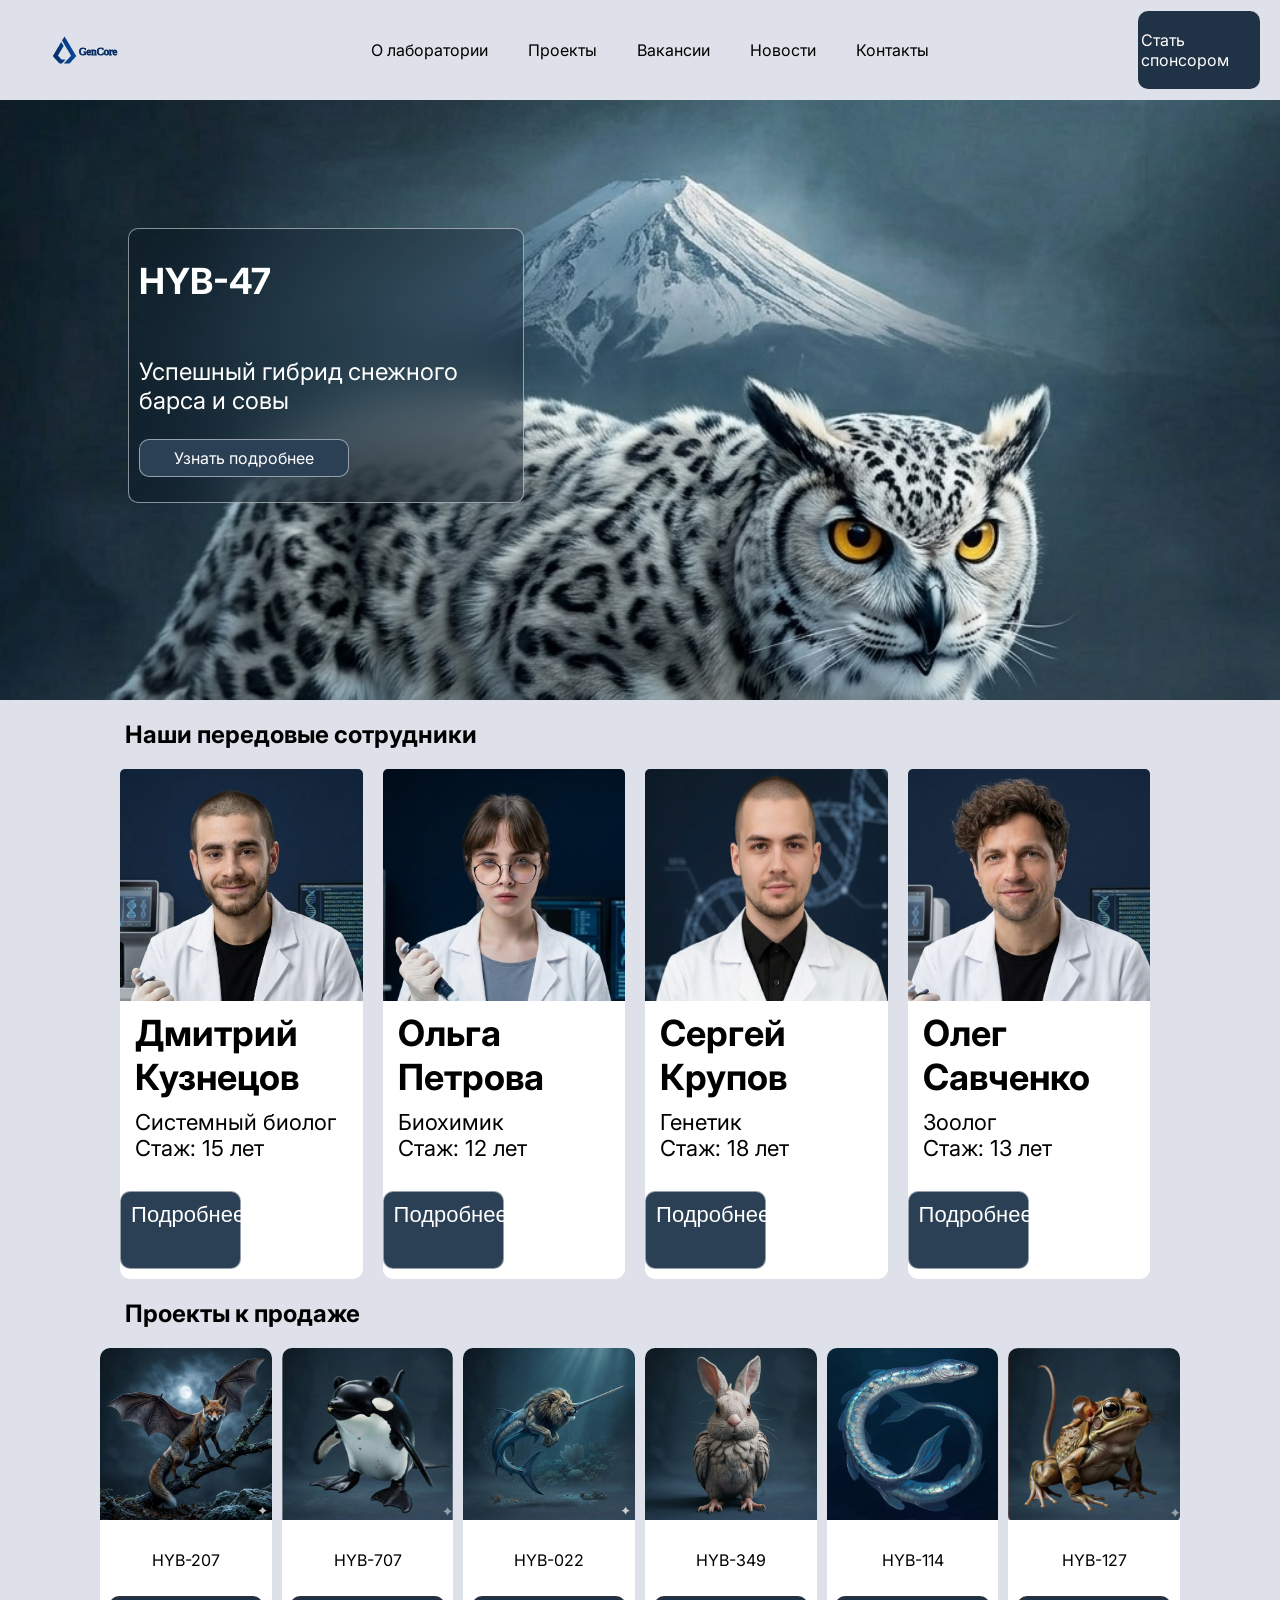
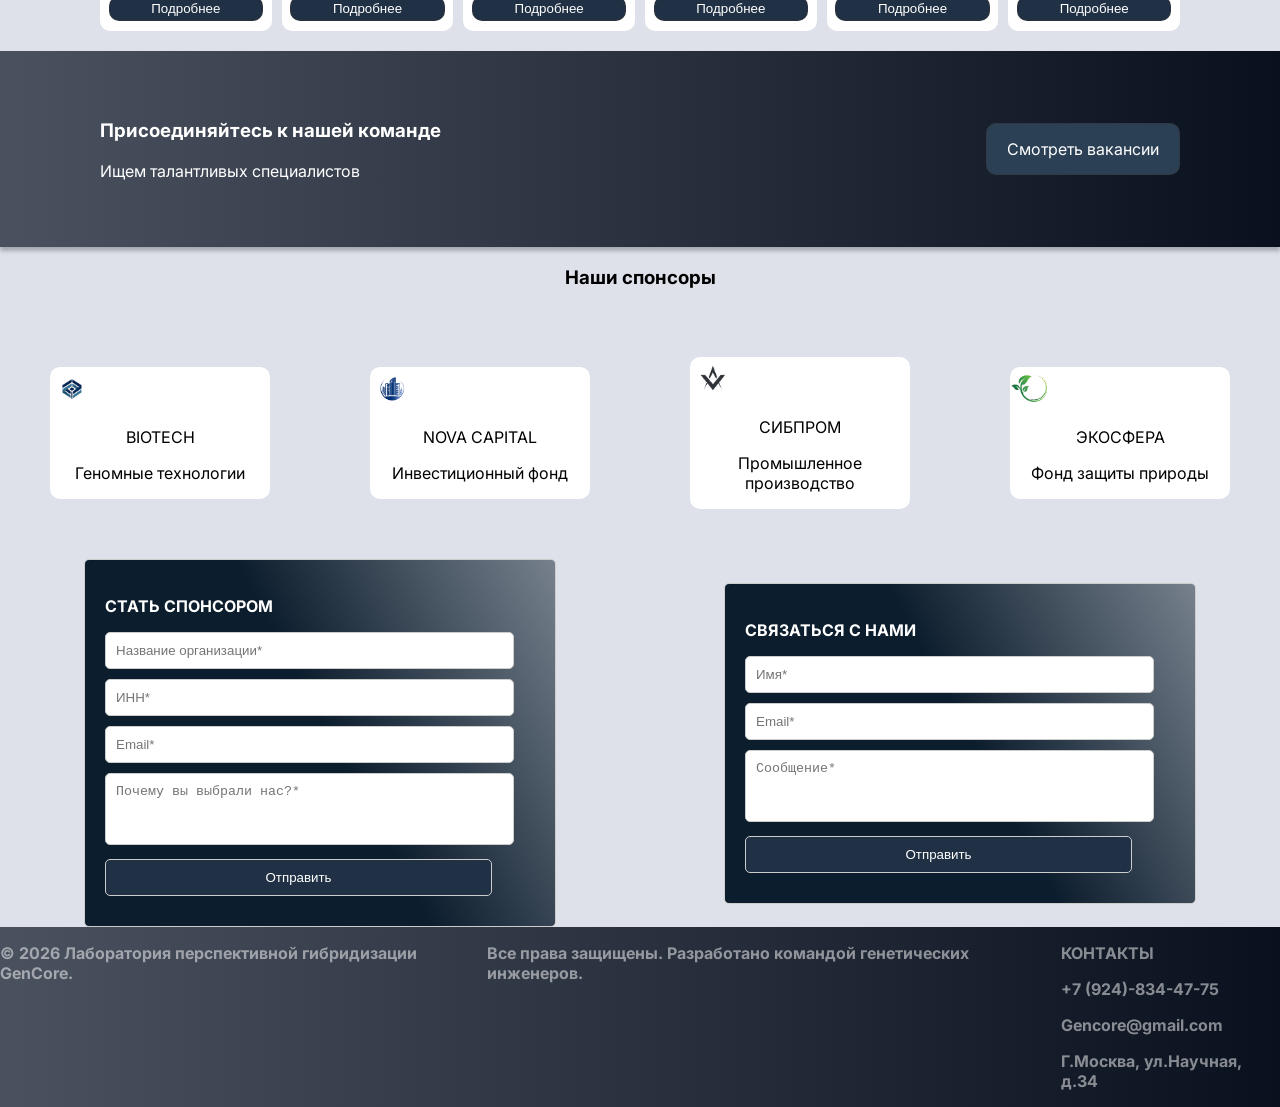
==== index.html @ b8fe234b "Исправлены недочёты на странице с гибридами" ====
<!doctype html>
<html lang="en">
    <head>
        <meta charset="UTF-8">
        <meta name="viewport" content="width=device-width, initial-scale=1.0">
        <title>Gencore</title>
        <link rel="stylesheet" href="style.css">
        <link rel="preconnect" href="https://fonts.googleapis.com">
        <link rel="preconnect" href="https://fonts.gstatic.com" crossorigin>
        <link href="https://fonts.googleapis.com/css2?family=Inter:ital,opsz,wght@0,14..32,100..900;1,14..32,100..900&display=swap" rel="stylesheet">
    </head>
    <body>
        <header>
            <section class="main_menu">
                <div class="logo">
                    <img src="images/gencore_icon.svg" alt="GenCore Logo">
                </div>
                <nav class="main_nav">
                    <ul>
                        <li><a href="index.html">О лаборатории</a></li>
                        <li><a href="projects.html">Проекты</a></li>
                        <li><a href="#">Вакансии</a></li>
                        <li><a href="#">Новости</a></li>
                        <li><a href="#">Контакты</a></li>
                    </ul>
                </nav>
                <div class="button">
                    <a class="sponsor_button" href="#forms">
                        <p>Стать спонсором</p>
                    </a>
                </div>
            </section>
        </header>
        <main>
            <section class="main_hybrid">
                <img src="images/HYB-47.jpg" alt="HYB-47">
                <div class="text_hybrid">
                    <h1>HYB-47</h1>
                    <p>Успешный гибрид снежного барса и совы</p>
                    <div class="button-main-hydrid">
                        <a href="#">Узнать подробнее</a>
                    </div>
                </div>
            </section>
            <section class="employees">
                <div class="our_employees">
                    <h2>Наши передовые сотрудники</h2>
                </div>
                <div class="group_employees">
                    <div class="eblock">
                        <img src="images/kuznechov.jpg" alt="Kuznechov Dmitry">
                        <b>Дмитрий Кузнецов</b>
                        <p>Системный биолог<br>Стаж: 15 лет</p>
                        <button class="employee-button" href="#">
                            <p>Подробнее</p>
                        </button>
                    </div>
                    <div class="eblock">
                        <img src="images/petrova.jpg" alt="Petrova Olga" />
                        <b>Ольга Петрова</b>
                        <p>Биохимик<br>Стаж: 12 лет</p>
                        <button class="employee-button" href="#">
                            <p>Подробнее</p>
                        </button>
                    </div>
                    <div class="eblock">
                        <img src="images/krupov.png" alt="Krypov Sergey" />
                        <b>Сергей Крупов</b>
                        <p>Генетик<br>Стаж: 18 лет</p>
                        <button class="employee-button" href="#">
                            <p>Подробнее</p>
                        </button>
                    </div>
                    <div class="eblock">
                        <img src="images/savchenko.jpg" alt="Savchenko Oleg" />
                        <b>Олег Савченко</b>
                        <p>Зоолог<br>Стаж: 13 лет 
                        </p>
                        <button class="employee-button" href="#">
                            <p>Подробнее</p>
                        </button>
                    </div>
                </div>
            </section>
            <h2>Проекты к продаже</h2>
            <section class="hybrids">
                <div class="hybrid-block">
                    <img src="images/HYB-207.jpg" alt="HYB-207" />
                    <p>HYB-207</p>
                    <button href="#">Подробнее</button>
                </div>
                <div class="hybrid-block">
                    <img src="images/HYB-707.png" alt="HYB-707" />
                    <p>HYB-707</p>
                    <button href="#">Подробнее</button>
                </div>
                <div class="hybrid-block">
                    <img src="images/HYB-022.jpg" alt="HYB-022" />
                    <p>HYB-022</p>
                    <button href="#">Подробнее</button>
                </div>
                <div class="hybrid-block">
                    <img src="images/HYB-349.jpg" alt="HYB-349" />
                    <p>HYB-349</p>
                    <button href="#">Подробнее</button>
                </div>
                <div class="hybrid-block">
                    <img src="images/HYB-114.jpg" alt="HYB-114" />
                    <p>HYB-114</p>
                    <button href="#">Подробнее</button>
                </div>
                <div class="hybrid-block">
                    <img src="images/HYB-127.png" alt="HYB-127" />
                    <p>HYB-127</p>
                    <button href="#">Подробнее</button>
                </div>
            </section>
            <section class="command">
                <div class="command-text">
                    <h3>Присоединяйтесь к нашей команде</h3>
                    <p>Ищем талантливых специалистов</p>
                </div>
                <a href="#">Смотреть вакансии</a>
            </section>
            <div class="sponsors-text"><h3>Наши спонсоры</h3></div>
            <section class="sponsors">
                <div class="sponsor-block">
                    <span><img src="images/Biotech_logo.png" alt="Biotech logo"><p>BIOTECH</p></span>
                    <p>Геномные технологии</p>
                </div>
                <div class="sponsor-block">
                    <span><img src="images/Nova_Capital_logo.png" alt="Nova Capital logo"><p>NOVA CAPITAL</p></span>
                    <p>Инвестиционный фонд</p>
                </div>
                <div class="sponsor-block">
                    <span><img src="images/Sibprom_logo.png" alt="Sibprom logo"/><p>СИБПРОМ</p></span>
                    <p>Промышленное производство</p>
                </div>
                <div class="sponsor-block">
                    <span><img src="images/Echosphera_logo.png" alt="Echosphera logo"><p>ЭКОСФЕРА</p></span>
                    <p>Фонд защиты природы</p>
                </div>
            </section>
            <section class="forms" id="forms">
                <form action="/contact" method="post">
                    <b><p>CТАТЬ СПОНСОРОМ</p></b>
                    <input type="text" name="organization" required placeholder="Название организации*">
                    <input type="number" name="inn" required placeholder="ИНН*">
                    <input type="email" name="email" required placeholder="Email*">
                    <textarea name="message" required placeholder="Почему вы выбрали нас?*"></textarea>
                    <button type="submit">Отправить</button>
                </form>
                <form action="/contact" method="post">
                    <b><p>СВЯЗАТЬСЯ С НАМИ</p></b>
                    <input type="text" name="name" required placeholder="Имя*">
                    <input type="email" name="email" required placeholder="Email*">
                    <textarea name="message" required placeholder="Сообщение*"></textarea>
                    <button type="submit">Отправить</button>
                </form>
            </section>
        </main>
        <footer>
            <b><p>© 2026 Лаборатория перспективной гибридизации GenCore.</p></b>
            <br>
            <b><p>Все права защищены. Разработано командой генетических инженеров.</p></b>
            <div class="contact-block">
                <b><p>КОНТАКТЫ</p></b>
                <b><p>+7 (924)-834-47-75</p></b>
                <b><p>Gencore@gmail.com</p></b>
                <b><p>Г.Москва, ул.Научная, д.34</p></b>
            </div>
        </footer>
    </body>
</html>
---- style.css ----
html {
    background-color: #dee1ea;
    font-family: Inter, Regular;
}
body {
    margin: 0;
}
h2 {
    padding-left: 125px;
}
.main_menu {
    margin: 20px 0px 20px 20px;
    position: relative;
    height: 60px;
    display: flex;
    align-items: center;
    justify-content: space-between;
    padding: 0 20px;
}
.logo {
    display: flex;
    align-items: center;
    width: 10%;
}
.logo img {
    width: 80%;
    height: 80%;
}
.main_nav {
    display: flex;
    flex: 1 1 auto;
    justify-content: center;
    align-items: center;
    width: 70%;
}
.main_nav ul {
    list-style: none;
    margin: 0;
    padding: 0;
    display: flex;
    gap: 28px;
    align-items: center;
}
.main_nav a {
    text-decoration: none;
    padding: 8px 6px;
    color: #000000;
}
.button {
    flex: 0 0 auto;
    display: flex;
    width: 10%;
}
.sponsor_button {
    display: inline-flex;
    align-items: center;
    justify-content: center;
    gap: 6px;
    background: #203246;
    color: #ffffff;
    text-decoration: none;
    padding: 3px;
    border-radius: 10px;
}
.main_hybrid {
    width: auto;
    height: 600px;
    position: relative;
    overflow: hidden;
}
.main_hybrid img {
    position: absolute;
    top: 0;
    left: 0;
    width: 100%;
    height: 100%;
    object-fit: cover;
    z-index: 1;
}
.text_hybrid {
    position: absolute;
    width: 30%;
    display: flex;
    flex-direction: column;
    margin: 10% 5% 5% 10%;
    padding-left: 10px;
    padding-bottom: 25px;
    background: rgba(6, 18, 32, 0.3);
    border: 1px solid rgba(255, 255, 255, 0.5);
    backdrop-filter: blur(27.5px);
    color: #ffffff;
    border-radius: 10px;
    z-index: 2;
}
.text_hybrid h1 {
    font-size: 36px;
}
.text_hybrid p {
    font-size: 24px;
}
.button-main-hydrid {
    display: flex;
    flex-direction: row;
    justify-content: center;
    align-items: center;
    padding: 8px;
    background: #2b4055;
    border: 1px solid rgba(255, 255, 255, 0.5);
    border-radius: 10px;
    width: 50%;
}
.button-main-hydrid a {
    color: #ffffff;
    text-decoration: none;
}
.group_employees {
    margin: 20px 20px;
    padding-left: 100px;
    padding-right: 100px;
    display: flex;
    flex-direction: row;
    gap: 10px;
}
.our-employees {
    font-size: 48px;
    text-align: center;
}
.eblock {
    background: white;
    border-radius: 10px;
    display: flex;
    justify-content: start;
    flex-direction: column;
    margin-right: 10px;
    border: 1px soild black;
}
.eblock b {
    font-size: 36px;
    padding-bottom: 0px;
    margin: 10px 0px 10px 15px;
}
.eblock p {
    margin-top: 0;
    font-size: 22px;
    margin: 0px 0px 30px 15px;
}
.eblock img {
    width: 100%;
    height: auto;
    border-radius: 5px 5px 0px 0px;
}
.employee-button {
    display: flex;
    flex-direction: column;
    justify-content: center;
    align-items: center;
    background: #2b4055;
    border: 1px solid rgba(255, 255, 255, 0.5);
    border-radius: 10px;
    width: 50%;
    color: #ffffff;
    text-decoration: none;
}
.sponsors {
    display: flex;
    justify-content: space-around;
    align-items: center;
}
.sponsors-text {
    text-align: center;
}
.sponsor-block {
    flex: 1;
    margin: 50px;
    text-align: center;
    background-color: white;
    border-radius: 10px;
}
.sponsor-block img {
    width: 20%;
    height: 20%;
    display: flex;
    align-items: left;
}
.sponsor-block span {
    margin: 0;
    padding: 0;
}
.hybrids {
    margin: 20px 100px;
    display: flex;
    flex-direction: row;
    gap: 10px;
}
.hybrid-block {
    background: white;
    position: relative;
    border-radius: 10px;
    flex: 1 0 0;
    padding-bottom: 10px;
}
.hybrid-block p {
    text-align: center;
    padding: 10px;
}
.hybrid-block img {
    width: 100%;
    height: auto;
    border-radius: 10px 10px 0px 0px;
    border: 10px soild black;
}
.hybrid-block button {
    display: flex;
    flex-direction: column;
    justify-content: center;
    align-items: center;
    padding: 4px 8px;
    background: #203145;
    border: 1px solid rgba(58, 50, 50, 0.5);
    border-radius: 10px;
    color: #ffffff;
    text-decoration: none;
    margin: auto;
}
.command {
    display: flex;
    flex-direction: row;
    justify-content: space-between;
    align-items: center;
    padding: 50px 100px 50px 100px;
    background: linear-gradient(270deg, #09111e 0%, #49515e 98.81%);
    box-shadow: 0px 4px 4px rgba(0, 0, 0, 0.25);
    color: #ffffff;
}
.command a {
    display: flex;
    flex-direction: row;
    justify-content: center;
    align-items: center;
    padding: 15px 20px;
    gap: 20px;
    background: #2b4055;
    border: 1px solid rgba(58, 50, 50, 0.5);
    border-radius: 10px;
    text-decoration: none;
    color: #ffffff;
}
.command-text {
    text-align: left;
}
.forms {
    display: flex;
    flex-direction: row;
    align-items: center;
}
form {
    max-width: 430px;
    margin: 0 auto;
    padding: 20px;
    border: 1px solid #ccc;
    border-radius: 5px;
    background: linear-gradient(
        61.78deg,
        #0c1d2d 51.95%,
        rgba(12, 29, 45, 0.5) 99.07%
    );
}
form p {
    color: #ffffff;
}
input,
textarea,
button {
    width: 90%;
    padding: 10px;
    margin: 0 0 10px;
    border: 1px solid #ccc;
    border-radius: 5px;
}
textarea {
    height: 50px;
    resize: none;
}
button {
    background-color: #203145;
    color: #ffffff;
    cursor: pointer;
}
button:hover {
    opacity: 0.8;
}
footer {
    background: linear-gradient(270deg, #09111e 0%, #49515e 98.81%), #1f2733;
    display: flex;
    flex-direction: row;
}
footer p {
    color: rgba(255, 255, 255, 0.5);
}
.home-hybrids {
    margin: 20px 100px;
    display: flex;
    flex-direction: row;
    gap: 10px;
}
.home-block {
    background: white;
    position: relative;
    border-radius: 10px;
    flex: 1 0 0;
}
.home-block img {
    width: 100%;
    height: auto;
    border-radius: 10px 10px 0px 0px;
    border: 10px soild black;
}
.home-hybrids h2 {
    text-align: center;
}
.home-block p {
    padding: 5px 5px;
    text-align: center;
    font-size: 20px;   
}
.wild-hybrids {
    margin: 20px 100px;
    display: flex;
    flex-direction: row;
    gap: 10px;
}
.wild-block {
    background: white;
    position: relative;
    border-radius: 10px;
    flex: 1 0 0;
}
.wild-block img {
    width: 100%;
    height: auto;
    border-radius: 10px 10px 0px 0px;
    border: 10px soild black;
}
.wild-hybrids h2 {
    text-align: center;
}
.wild-block p {
    padding: 5px 5px;
    text-align: center;
    font-size: 20px;   
}
.our-projects {
    padding-left: 10%;
}
.projects-header {
    text-align: center;
}
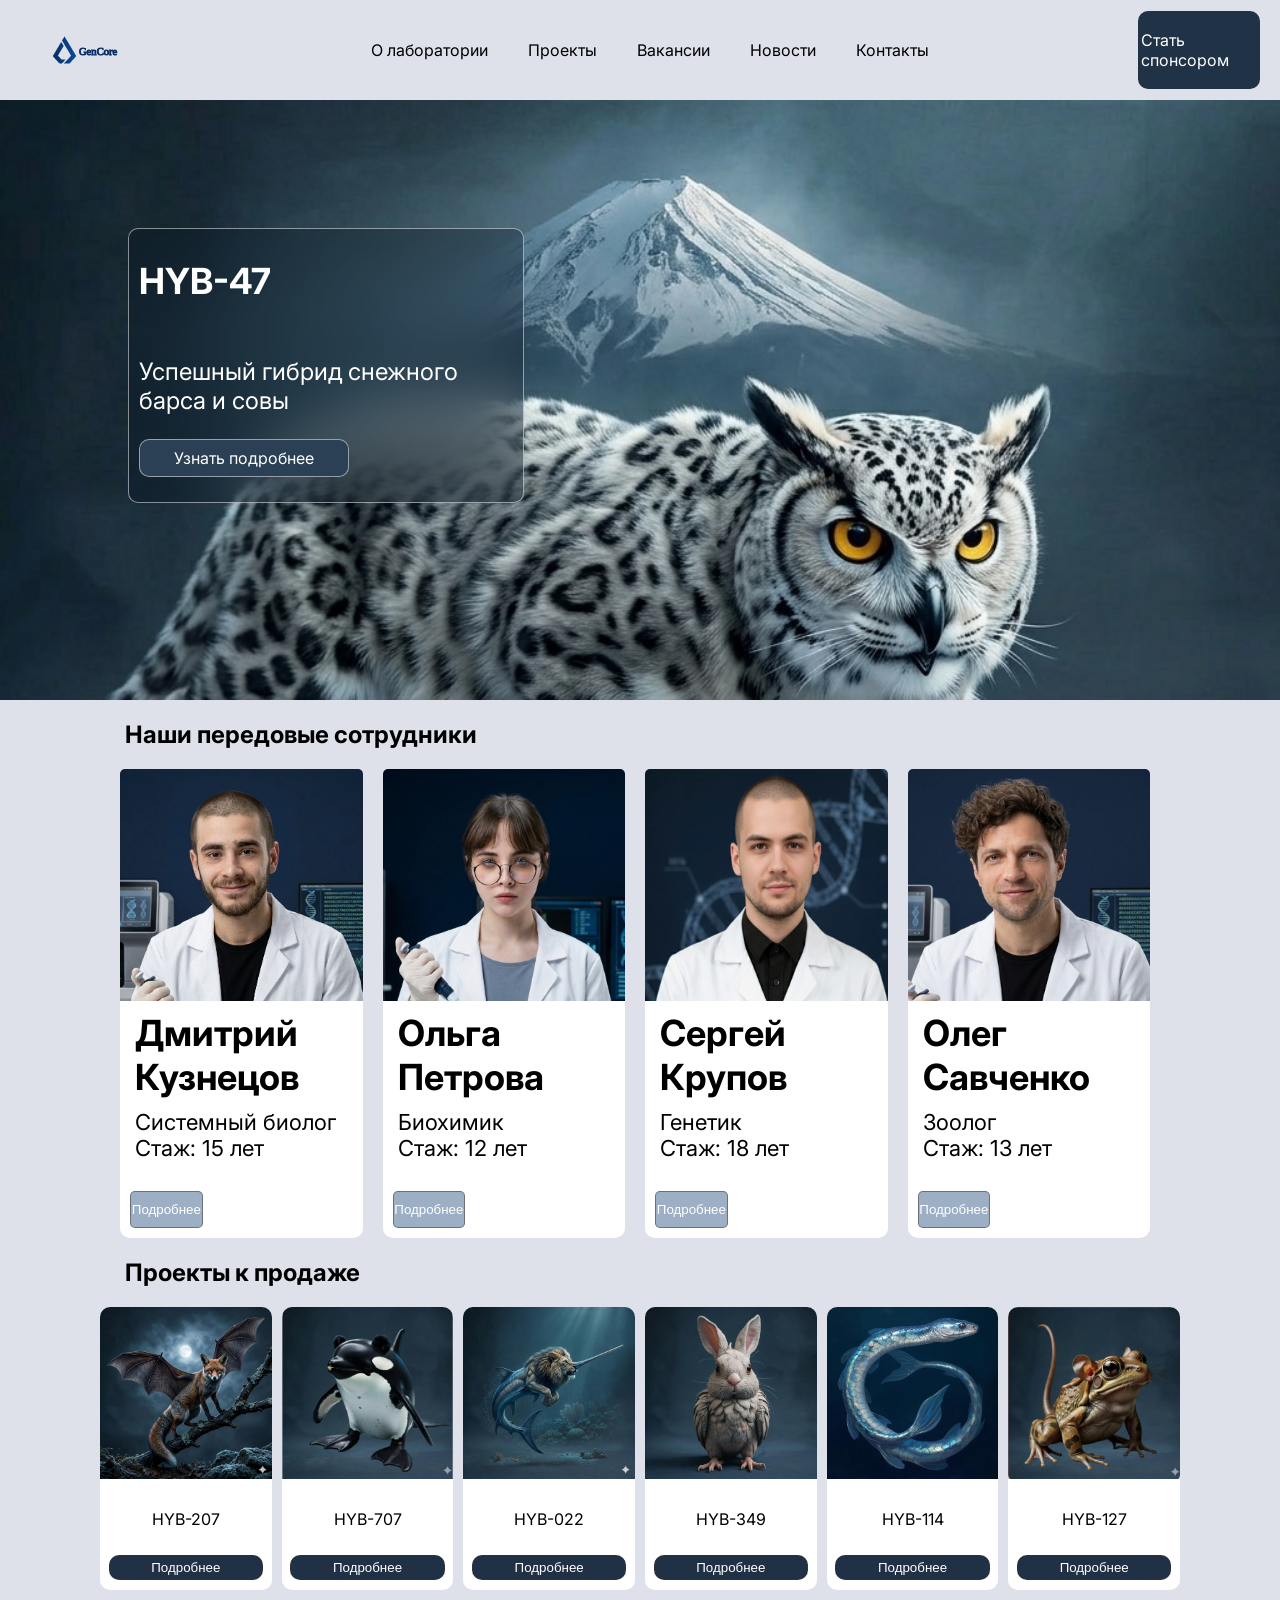
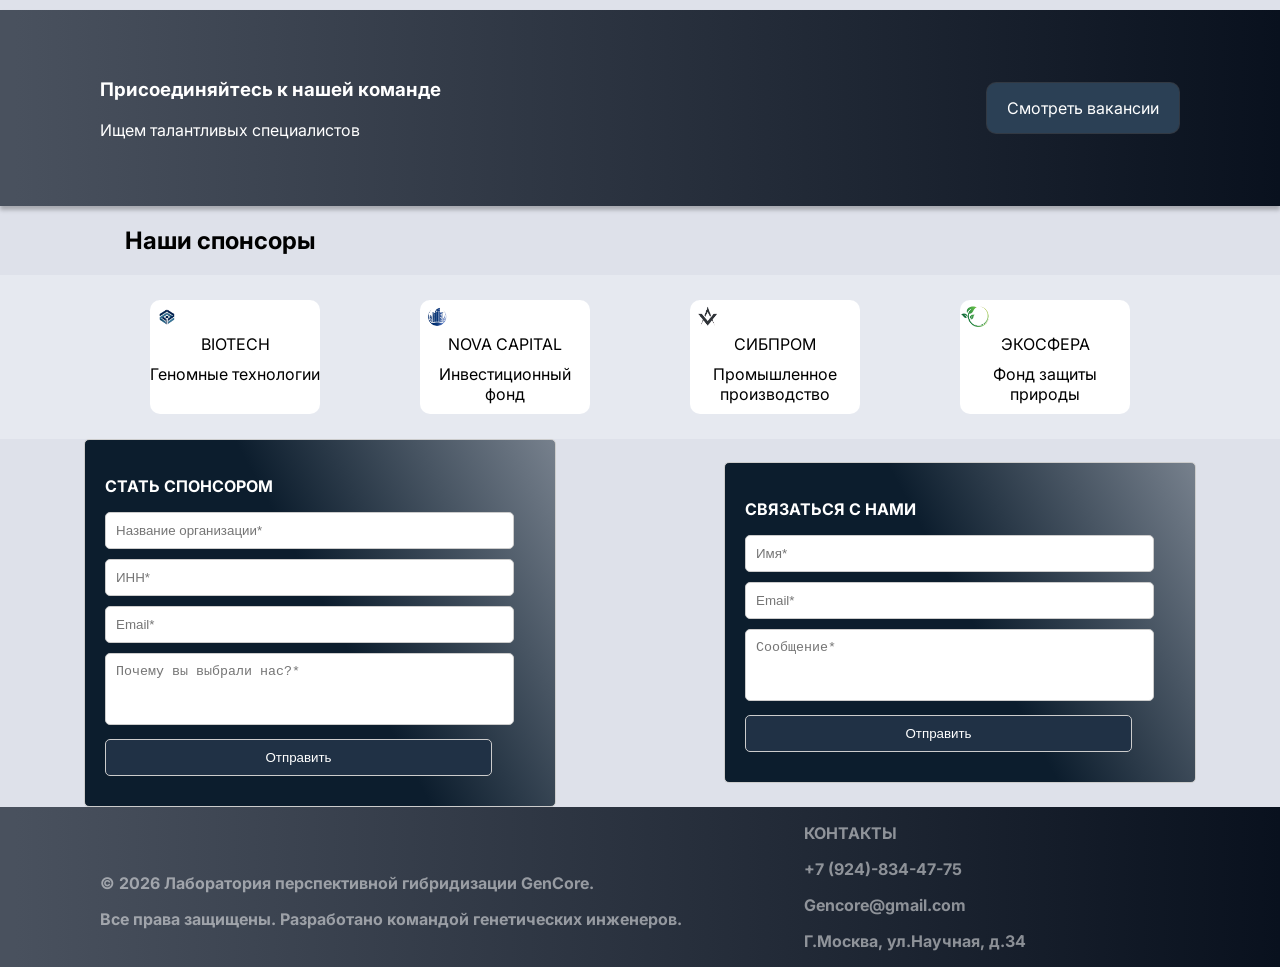
==== commit b6972bd3: "Исправлены недочёты на главной странице" ====
--- a/index.html
+++ b/index.html
@@ -52,7 +52,7 @@
                         <b>Дмитрий Кузнецов</b>
                         <p>Системный биолог<br>Стаж: 15 лет</p>
                         <button class="employee-button" href="#">
-                            <p>Подробнее</p>
+                            <span>Подробнее</span>
                         </button>
                     </div>
                     <div class="eblock">
@@ -60,7 +60,7 @@
                         <b>Ольга Петрова</b>
                         <p>Биохимик<br>Стаж: 12 лет</p>
                         <button class="employee-button" href="#">
-                            <p>Подробнее</p>
+                            <span>Подробнее</span>
                         </button>
                     </div>
                     <div class="eblock">
@@ -68,7 +68,7 @@
                         <b>Сергей Крупов</b>
                         <p>Генетик<br>Стаж: 18 лет</p>
                         <button class="employee-button" href="#">
-                            <p>Подробнее</p>
+                            <span>Подробнее</span>
                         </button>
                     </div>
                     <div class="eblock">
@@ -77,7 +77,7 @@
                         <p>Зоолог<br>Стаж: 13 лет 
                         </p>
                         <button class="employee-button" href="#">
-                            <p>Подробнее</p>
+                            <span>Подробнее</span>
                         </button>
                     </div>
                 </div>
@@ -122,22 +122,26 @@
                 </div>
                 <a href="#">Смотреть вакансии</a>
             </section>
-            <div class="sponsors-text"><h3>Наши спонсоры</h3></div>
+            <h2>Наши спонсоры</h2>
             <section class="sponsors">
                 <div class="sponsor-block">
-                    <span><img src="images/Biotech_logo.png" alt="Biotech logo"><p>BIOTECH</p></span>
+                    <span><img src="images/Biotech_logo.png" alt="Biotech logo"></span>
+                    <p>BIOTECH</p>
                     <p>Геномные технологии</p>
                 </div>
                 <div class="sponsor-block">
-                    <span><img src="images/Nova_Capital_logo.png" alt="Nova Capital logo"><p>NOVA CAPITAL</p></span>
+                    <span><img src="images/Nova_Capital_logo.png" alt="Nova Capital logo"></span>
+                    <p>NOVA CAPITAL</p>
                     <p>Инвестиционный фонд</p>
                 </div>
                 <div class="sponsor-block">
-                    <span><img src="images/Sibprom_logo.png" alt="Sibprom logo"/><p>СИБПРОМ</p></span>
+                    <span><img src="images/Sibprom_logo.png" alt="Sibprom logo"/></span>
+                    <p>СИБПРОМ</p>
                     <p>Промышленное производство</p>
                 </div>
                 <div class="sponsor-block">
-                    <span><img src="images/Echosphera_logo.png" alt="Echosphera logo"><p>ЭКОСФЕРА</p></span>
+                    <span><img src="images/Echosphera_logo.png" alt="Echosphera logo"></span>
+                    <p>ЭКОСФЕРА</p>
                     <p>Фонд защиты природы</p>
                 </div>
             </section>
@@ -160,9 +164,10 @@
             </section>
         </main>
         <footer>
-            <b><p>© 2026 Лаборатория перспективной гибридизации GenCore.</p></b>
-            <br>
-            <b><p>Все права защищены. Разработано командой генетических инженеров.</p></b>
+            <span>
+                <b><p>© 2026 Лаборатория перспективной гибридизации GenCore.</p></b>
+                <b><p>Все права защищены. Разработано командой генетических инженеров.</p></b>
+            </span>
             <div class="contact-block">
                 <b><p>КОНТАКТЫ</p></b>
                 <b><p>+7 (924)-834-47-75</p></b>
--- a/style.css
+++ b/style.css
@@ -154,24 +154,24 @@
     flex-direction: column;
     justify-content: center;
     align-items: center;
-    background: #2b4055;
-    border: 1px solid rgba(255, 255, 255, 0.5);
-    border-radius: 10px;
-    width: 50%;
-    color: #ffffff;
-    text-decoration: none;
+    background: #9DAFC5;
+    border: 1px solid rgba(58, 50, 50, 0.5);
+    border-radius: 5px;
+    width: 30%;
+    color: #ffffff;
+    text-decoration: none;
+    margin-left: 10px;
 }
 .sponsors {
     display: flex;
     justify-content: space-around;
-    align-items: center;
-}
-.sponsors-text {
-    text-align: center;
+    padding-left: 100px;
+    padding-right: 100px;
+    background-color: #E6E9F0;
 }
 .sponsor-block {
     flex: 1;
-    margin: 50px;
+    margin: 25px 50px 25px 50px;
     text-align: center;
     background-color: white;
     border-radius: 10px;
@@ -183,8 +183,12 @@
     align-items: left;
 }
 .sponsor-block span {
+    display: flex;
+    flex-direction: row;
+}
+.sponsor-block p {
     margin: 0;
-    padding: 0;
+    padding-bottom: 10px;
 }
 .hybrids {
     margin: 20px 100px;
@@ -223,6 +227,7 @@
     margin: auto;
 }
 .command {
+    width: auto;
     display: flex;
     flex-direction: row;
     justify-content: space-between;
@@ -297,6 +302,15 @@
 footer p {
     color: rgba(255, 255, 255, 0.5);
 }
+footer span {
+    margin-left: 100px;
+    margin-top: 50px;
+    width: 50%;
+}
+.contact-block {
+    margin-left: 5%;
+    width: 30%;
+}
 .home-hybrids {
     margin: 20px 100px;
     display: flex;
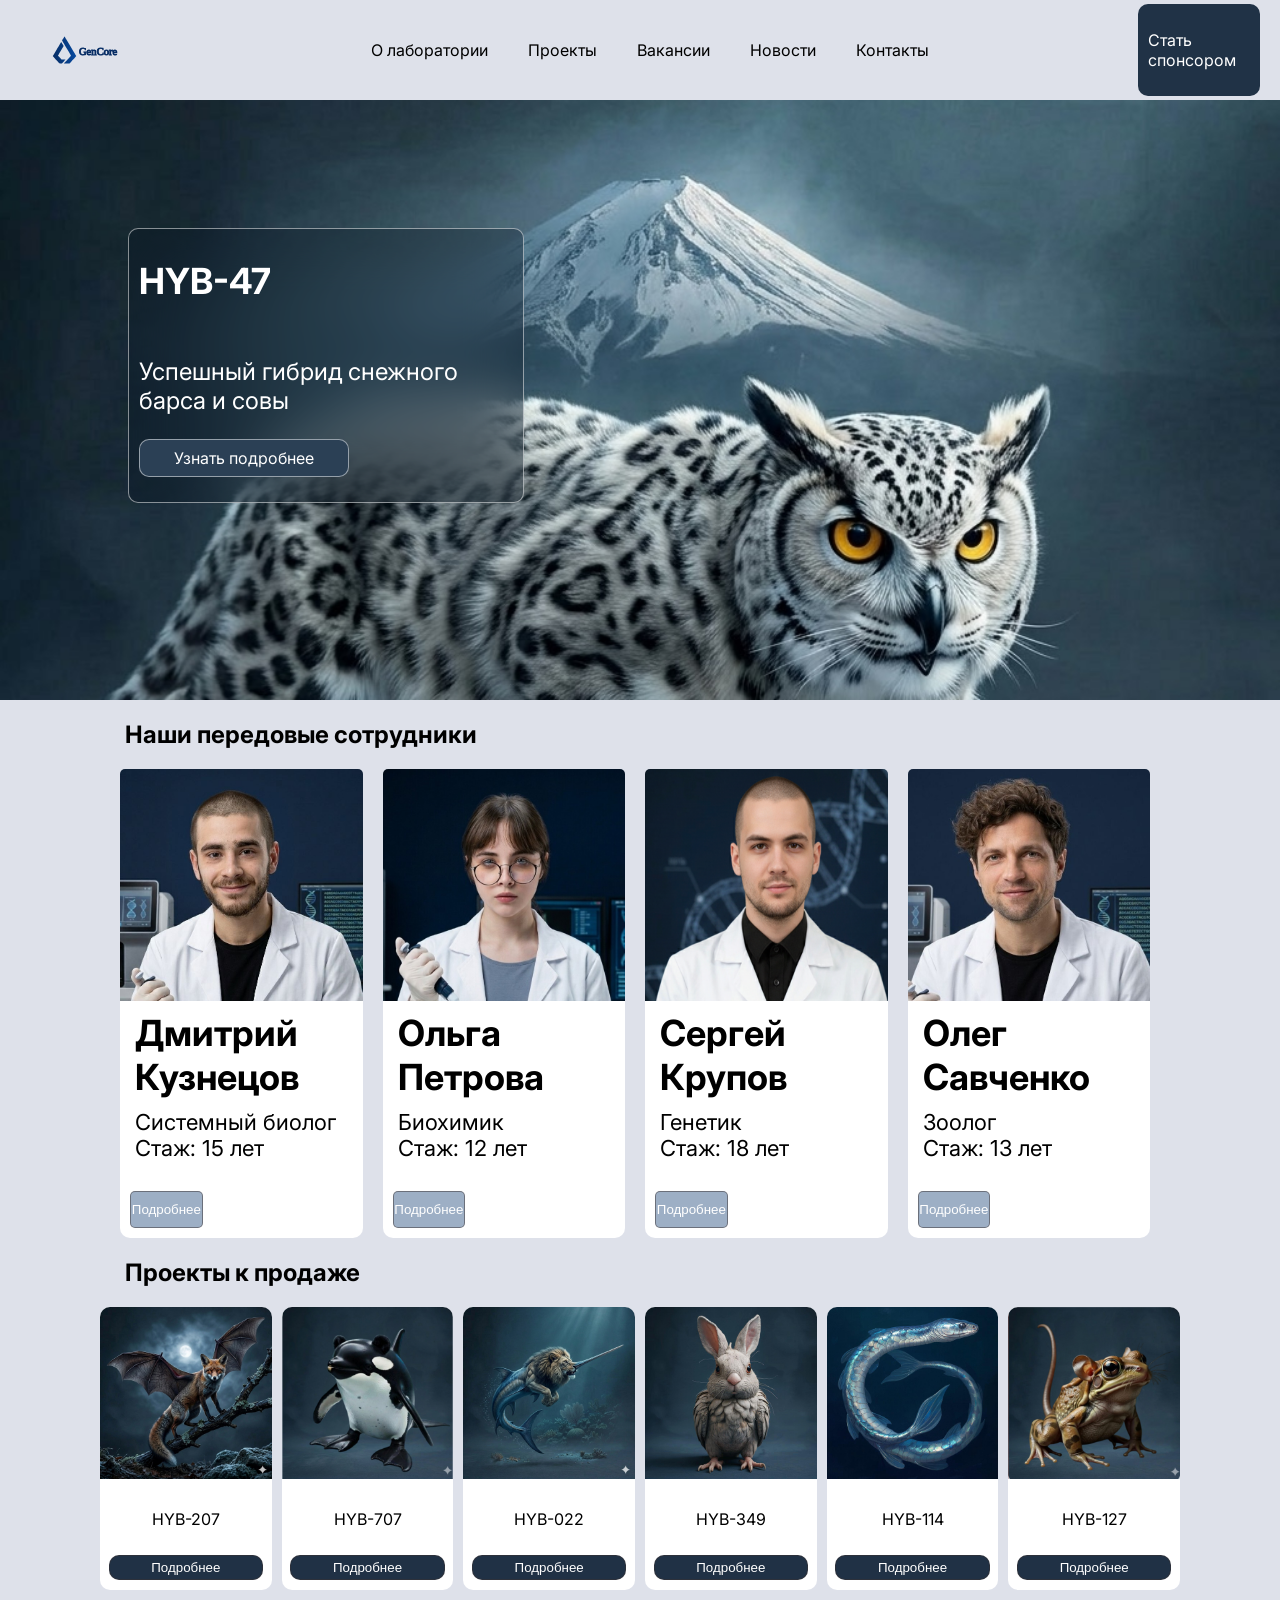
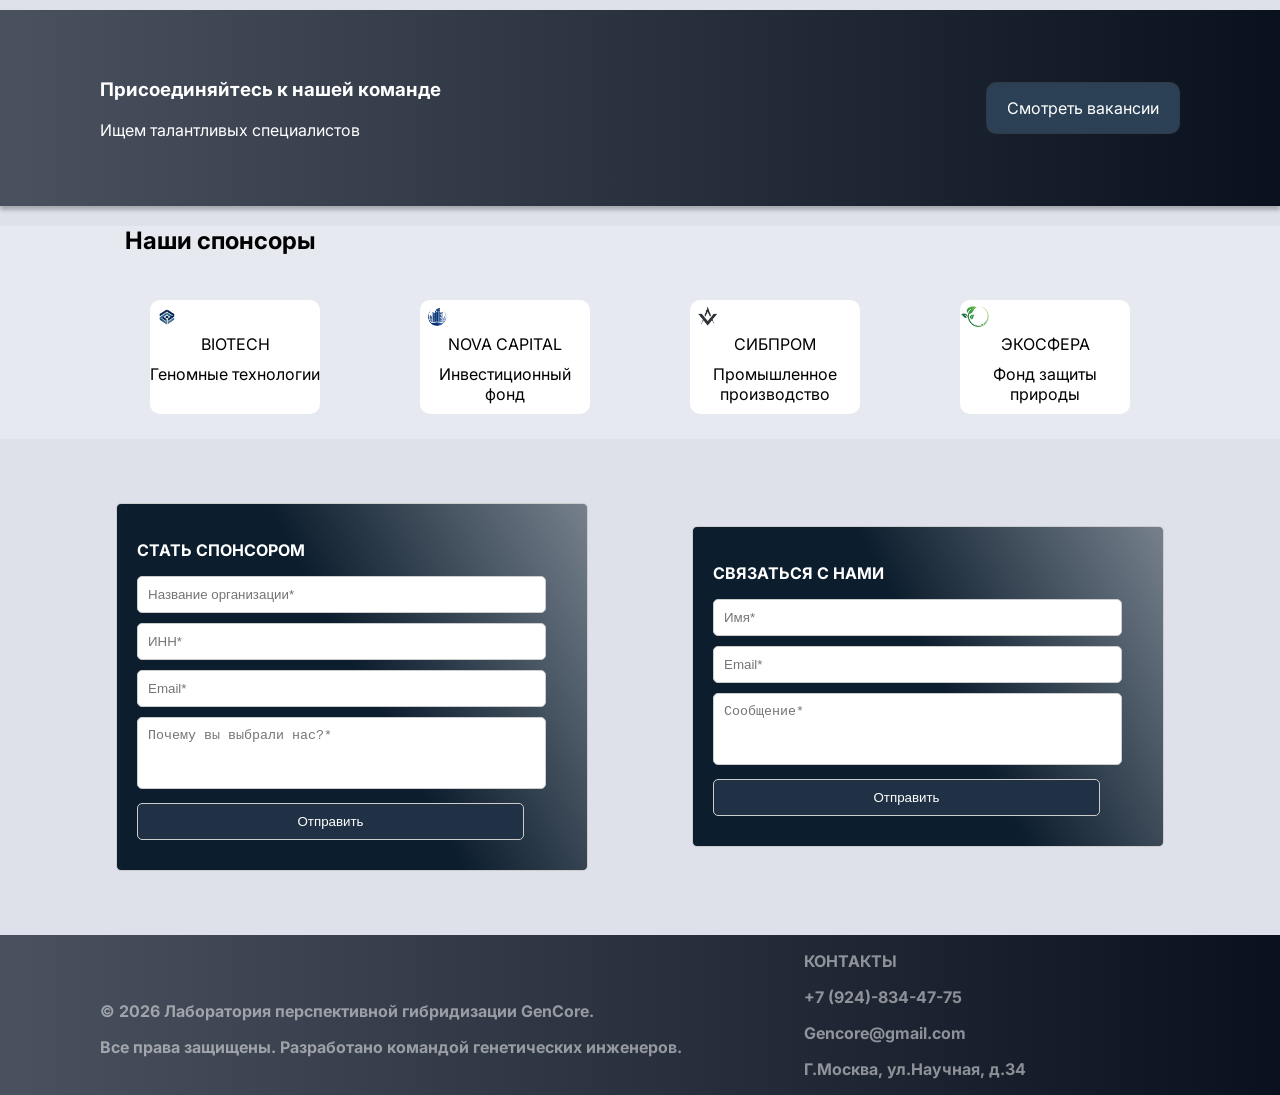
==== commit 108c02a9: "Добавлены оставшиеся страницы без стилизации" ====
--- a/index.html
+++ b/index.html
@@ -19,7 +19,7 @@
                     <ul>
                         <li><a href="index.html">О лаборатории</a></li>
                         <li><a href="projects.html">Проекты</a></li>
-                        <li><a href="#">Вакансии</a></li>
+                        <li><a href="vacancies.html">Вакансии</a></li>
                         <li><a href="#">Новости</a></li>
                         <li><a href="#">Контакты</a></li>
                     </ul>
@@ -38,7 +38,7 @@
                     <h1>HYB-47</h1>
                     <p>Успешный гибрид снежного барса и совы</p>
                     <div class="button-main-hydrid">
-                        <a href="#">Узнать подробнее</a>
+                        <a href="detail-hybrid.html">Узнать подробнее</a>
                     </div>
                 </div>
             </section>
@@ -50,32 +50,31 @@
                     <div class="eblock">
                         <img src="images/kuznechov.jpg" alt="Kuznechov Dmitry">
                         <b>Дмитрий Кузнецов</b>
-                        <p>Системный биолог<br>Стаж: 15 лет</p>
+                        <p>Системный биолог<br />Стаж: 15 лет</p>
                         <button class="employee-button" href="#">
                             <span>Подробнее</span>
                         </button>
                     </div>
                     <div class="eblock">
-                        <img src="images/petrova.jpg" alt="Petrova Olga" />
+                        <img src="images/petrova.jpg" alt="Petrova Olga">
                         <b>Ольга Петрова</b>
-                        <p>Биохимик<br>Стаж: 12 лет</p>
+                        <p>Биохимик<br />Стаж: 12 лет</p>
                         <button class="employee-button" href="#">
                             <span>Подробнее</span>
                         </button>
                     </div>
                     <div class="eblock">
-                        <img src="images/krupov.png" alt="Krypov Sergey" />
+                        <img src="images/krupov.png" alt="Krypov Sergey">
                         <b>Сергей Крупов</b>
-                        <p>Генетик<br>Стаж: 18 лет</p>
+                        <p>Генетик<br />Стаж: 18 лет</p>
                         <button class="employee-button" href="#">
                             <span>Подробнее</span>
                         </button>
                     </div>
                     <div class="eblock">
-                        <img src="images/savchenko.jpg" alt="Savchenko Oleg" />
+                        <img src="images/savchenko.jpg" alt="Savchenko Oleg">
                         <b>Олег Савченко</b>
-                        <p>Зоолог<br>Стаж: 13 лет 
-                        </p>
+                        <p>Зоолог<br />Стаж: 13 лет</p>
                         <button class="employee-button" href="#">
                             <span>Подробнее</span>
                         </button>
@@ -122,27 +121,29 @@
                 </div>
                 <a href="#">Смотреть вакансии</a>
             </section>
-            <h2>Наши спонсоры</h2>
-            <section class="sponsors">
-                <div class="sponsor-block">
-                    <span><img src="images/Biotech_logo.png" alt="Biotech logo"></span>
-                    <p>BIOTECH</p>
-                    <p>Геномные технологии</p>
-                </div>
-                <div class="sponsor-block">
-                    <span><img src="images/Nova_Capital_logo.png" alt="Nova Capital logo"></span>
-                    <p>NOVA CAPITAL</p>
-                    <p>Инвестиционный фонд</p>
-                </div>
-                <div class="sponsor-block">
-                    <span><img src="images/Sibprom_logo.png" alt="Sibprom logo"/></span>
-                    <p>СИБПРОМ</p>
-                    <p>Промышленное производство</p>
-                </div>
-                <div class="sponsor-block">
-                    <span><img src="images/Echosphera_logo.png" alt="Echosphera logo"></span>
-                    <p>ЭКОСФЕРА</p>
-                    <p>Фонд защиты природы</p>
+            <section class="sponsors-sec">
+                <h2>Наши спонсоры</h2>
+                <div class="sponsors">
+                    <div class="sponsor-block">
+                        <span><img src="images/Biotech_logo.png" alt="Biotech logo"></span>
+                        <p>BIOTECH</p>
+                        <p>Геномные технологии</p>
+                    </div>
+                    <div class="sponsor-block">
+                        <span><img src="images/Nova_Capital_logo.png" alt="Nova Capital logo"></span>
+                        <p>NOVA CAPITAL</p>
+                        <p>Инвестиционный фонд</p>
+                    </div>
+                    <div class="sponsor-block">
+                        <span><img src="images/Sibprom_logo.png" alt="Sibprom logo"></span>
+                        <p>СИБПРОМ</p>
+                        <p>Промышленное производство</p>
+                    </div>
+                    <div class="sponsor-block">
+                        <span><img src="images/Echosphera_logo.png" alt="Echosphera logo"></span>
+                        <p>ЭКОСФЕРА</p>
+                        <p>Фонд защиты природы</p>
+                    </div>
                 </div>
             </section>
             <section class="forms" id="forms">
@@ -150,7 +151,7 @@
                     <b><p>CТАТЬ СПОНСОРОМ</p></b>
                     <input type="text" name="organization" required placeholder="Название организации*">
                     <input type="number" name="inn" required placeholder="ИНН*">
-                    <input type="email" name="email" required placeholder="Email*">
+                    <input type="email" name="email" required placeholder="Email*">  
                     <textarea name="message" required placeholder="Почему вы выбрали нас?*"></textarea>
                     <button type="submit">Отправить</button>
                 </form>
@@ -165,7 +166,7 @@
         </main>
         <footer>
             <span>
-                <b><p>© 2026 Лаборатория перспективной гибридизации GenCore.</p></b>
+                <b ><p>© 2026 Лаборатория перспективной гибридизации GenCore.</p></b>
                 <b><p>Все права защищены. Разработано командой генетических инженеров.</p></b>
             </span>
             <div class="contact-block">
--- a/style.css
+++ b/style.css
@@ -56,10 +56,10 @@
     align-items: center;
     justify-content: center;
     gap: 6px;
+    padding: 10px;
     background: #203246;
     color: #ffffff;
     text-decoration: none;
-    padding: 3px;
     border-radius: 10px;
 }
 .main_hybrid {
@@ -154,7 +154,7 @@
     flex-direction: column;
     justify-content: center;
     align-items: center;
-    background: #9DAFC5;
+    background: #9dafc5;
     border: 1px solid rgba(58, 50, 50, 0.5);
     border-radius: 5px;
     width: 30%;
@@ -162,12 +162,14 @@
     text-decoration: none;
     margin-left: 10px;
 }
+.sponsors-sec {
+    background-color: #e6e9f0;
+}
 .sponsors {
     display: flex;
     justify-content: space-around;
     padding-left: 100px;
     padding-right: 100px;
-    background-color: #E6E9F0;
 }
 .sponsor-block {
     flex: 1;
@@ -257,6 +259,7 @@
     display: flex;
     flex-direction: row;
     align-items: center;
+    margin: 5%;
 }
 form {
     max-width: 430px;
@@ -335,7 +338,10 @@
 .home-block p {
     padding: 5px 5px;
     text-align: center;
-    font-size: 20px;   
+    font-size: 20px;
+}
+.home-block strong {
+    margin-bottom: 30px;
 }
 .wild-hybrids {
     margin: 20px 100px;
@@ -361,11 +367,23 @@
 .wild-block p {
     padding: 5px 5px;
     text-align: center;
-    font-size: 20px;   
+    font-size: 20px;
 }
 .our-projects {
     padding-left: 10%;
 }
 .projects-header {
     text-align: center;
+}
+p.price {
+    text-align: right;
+    margin-right: 10px;
+}
+.vacancies-h1 {
+    margin-left: 5%;
+}
+.vacancies-main-p {
+    margin-left: 5%;
+    width: 60%;
+    font-size: 24px;
 }
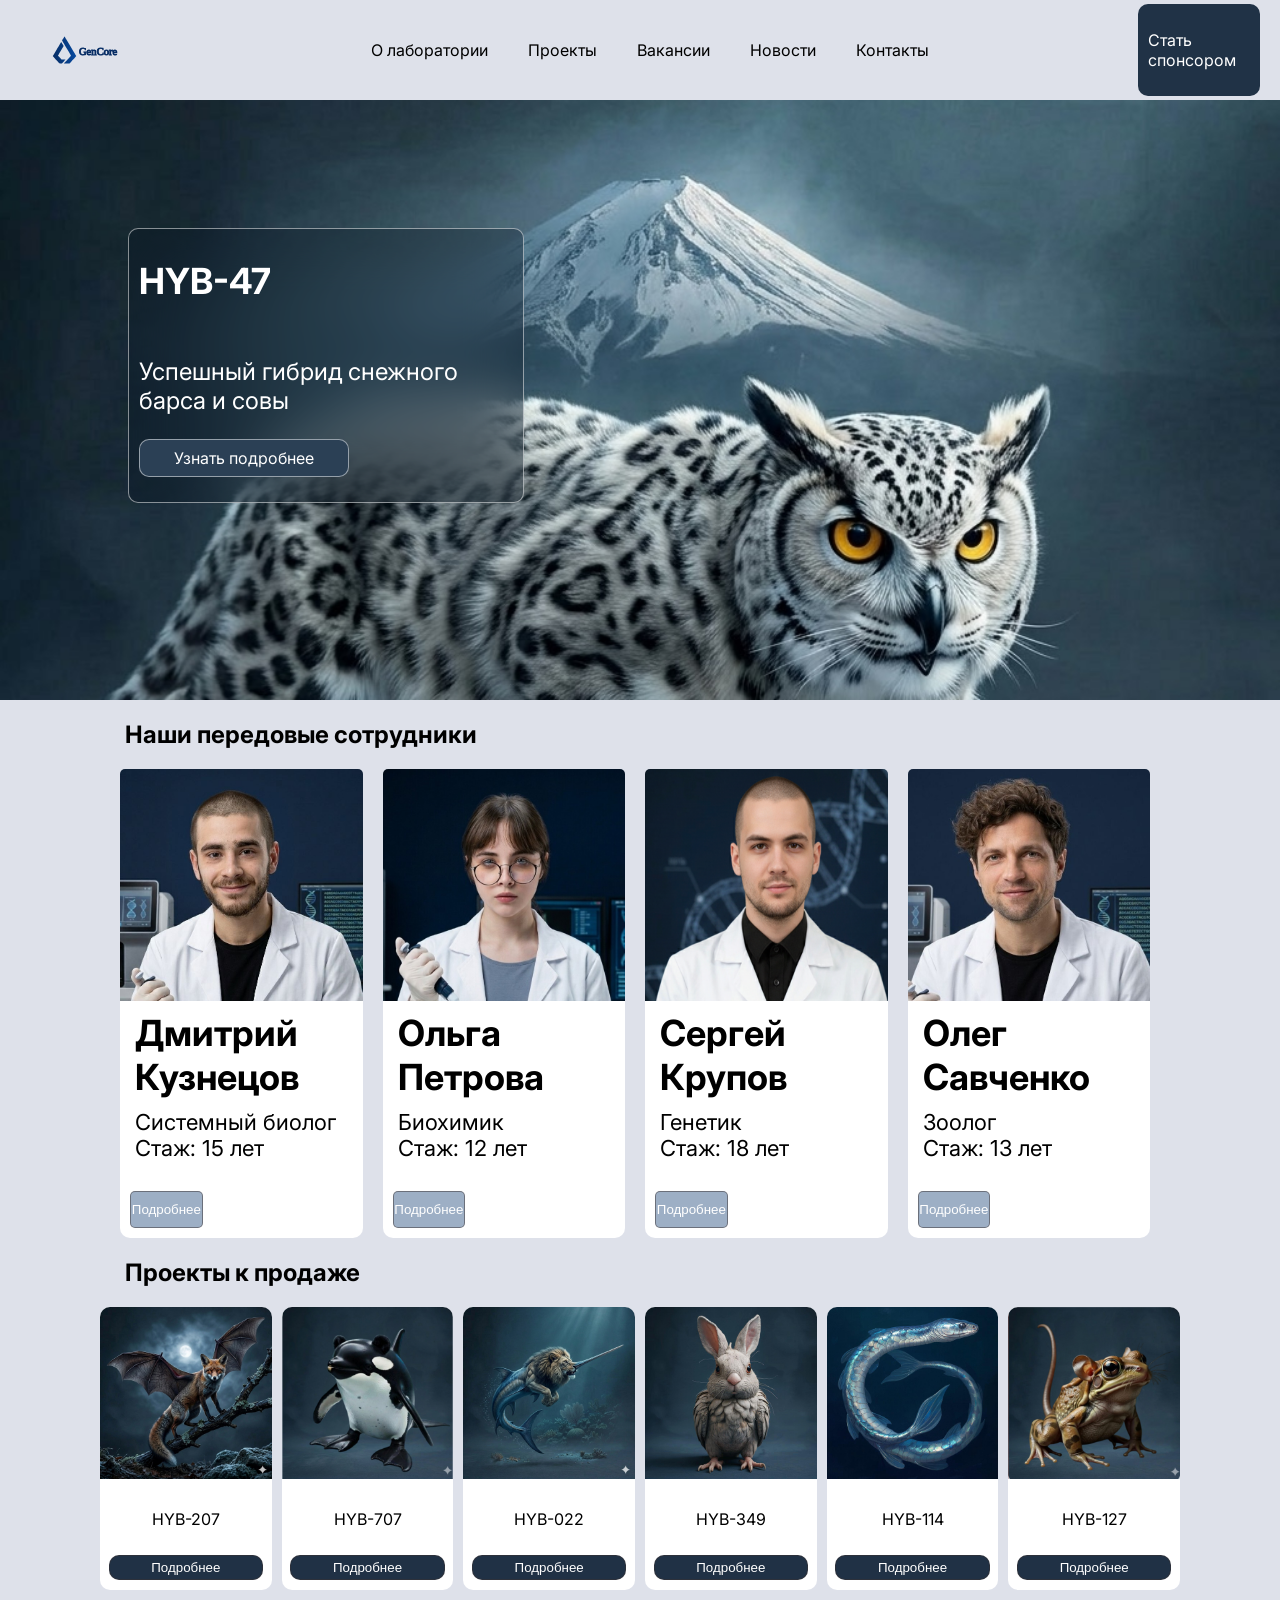
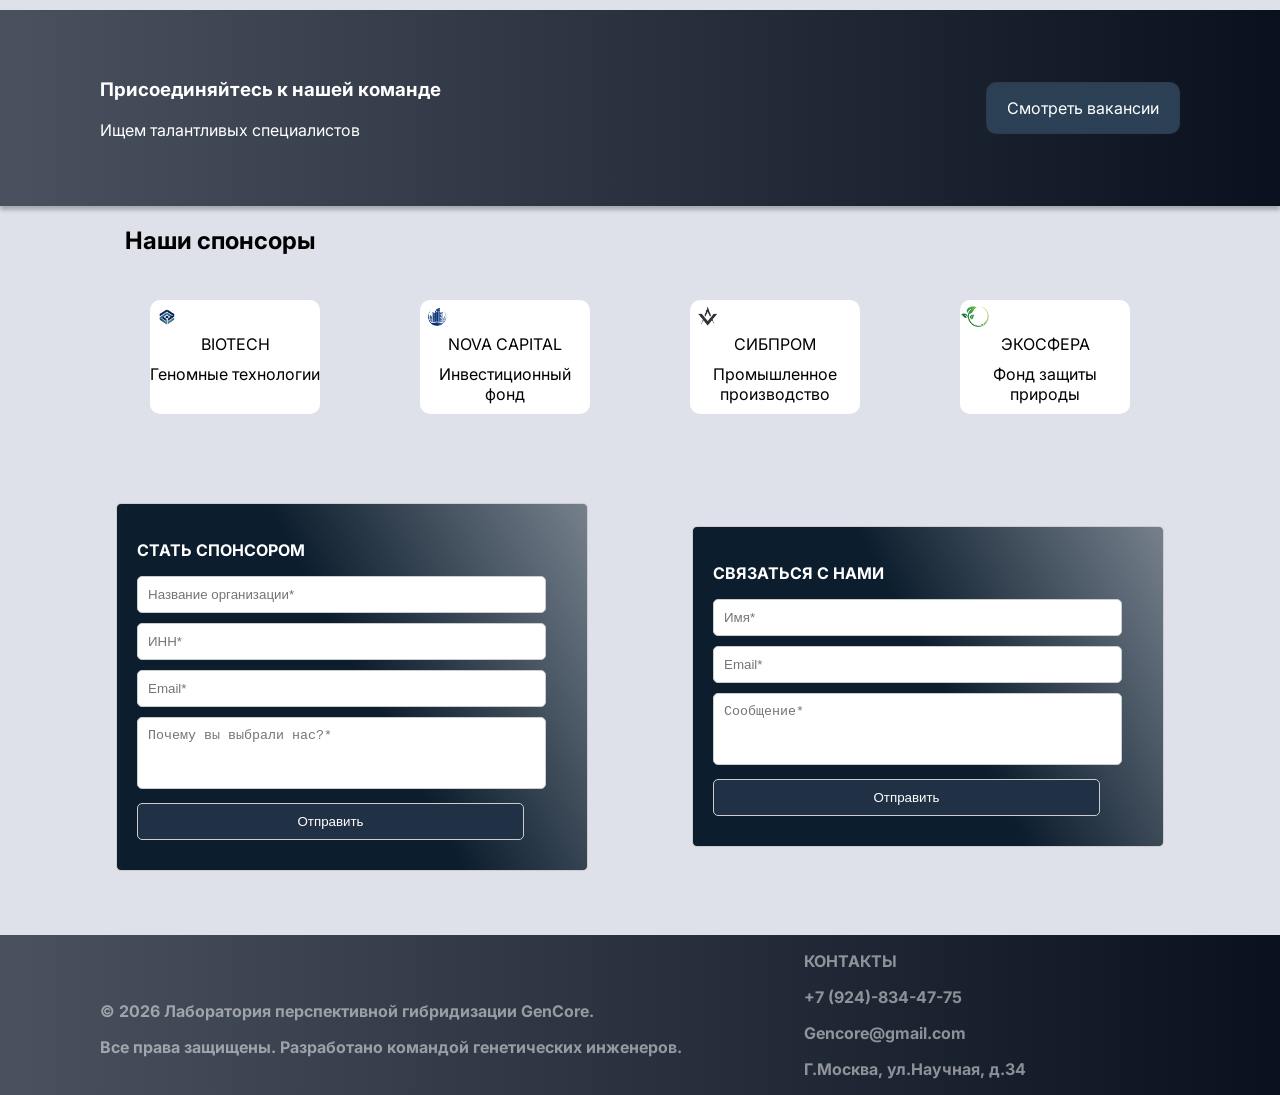
==== commit 19400d65: "Стилизован блок с вакансиями" ====
--- a/index.html
+++ b/index.html
@@ -25,7 +25,7 @@
                     </ul>
                 </nav>
                 <div class="button">
-                    <a class="sponsor_button" href="#forms">
+                    <a class="sponsor_button" href="index.html#forms">
                         <p>Стать спонсором</p>
                     </a>
                 </div>
@@ -38,7 +38,7 @@
                     <h1>HYB-47</h1>
                     <p>Успешный гибрид снежного барса и совы</p>
                     <div class="button-main-hydrid">
-                        <a href="detail-hybrid.html">Узнать подробнее</a>
+                        <a href="#">Узнать подробнее</a>
                     </div>
                 </div>
             </section>
@@ -50,31 +50,32 @@
                     <div class="eblock">
                         <img src="images/kuznechov.jpg" alt="Kuznechov Dmitry">
                         <b>Дмитрий Кузнецов</b>
-                        <p>Системный биолог<br />Стаж: 15 лет</p>
+                        <p>Системный биолог<br>Стаж: 15 лет</p>
                         <button class="employee-button" href="#">
                             <span>Подробнее</span>
                         </button>
                     </div>
                     <div class="eblock">
-                        <img src="images/petrova.jpg" alt="Petrova Olga">
+                        <img src="images/petrova.jpg" alt="Petrova Olga" />
                         <b>Ольга Петрова</b>
-                        <p>Биохимик<br />Стаж: 12 лет</p>
+                        <p>Биохимик<br>Стаж: 12 лет</p>
                         <button class="employee-button" href="#">
                             <span>Подробнее</span>
                         </button>
                     </div>
                     <div class="eblock">
-                        <img src="images/krupov.png" alt="Krypov Sergey">
+                        <img src="images/krupov.png" alt="Krypov Sergey" />
                         <b>Сергей Крупов</b>
-                        <p>Генетик<br />Стаж: 18 лет</p>
+                        <p>Генетик<br>Стаж: 18 лет</p>
                         <button class="employee-button" href="#">
                             <span>Подробнее</span>
                         </button>
                     </div>
                     <div class="eblock">
-                        <img src="images/savchenko.jpg" alt="Savchenko Oleg">
+                        <img src="images/savchenko.jpg" alt="Savchenko Oleg" />
                         <b>Олег Савченко</b>
-                        <p>Зоолог<br />Стаж: 13 лет</p>
+                        <p>Зоолог<br>Стаж: 13 лет 
+                        </p>
                         <button class="employee-button" href="#">
                             <span>Подробнее</span>
                         </button>
@@ -121,37 +122,35 @@
                 </div>
                 <a href="#">Смотреть вакансии</a>
             </section>
-            <section class="sponsors-sec">
-                <h2>Наши спонсоры</h2>
-                <div class="sponsors">
-                    <div class="sponsor-block">
-                        <span><img src="images/Biotech_logo.png" alt="Biotech logo"></span>
-                        <p>BIOTECH</p>
-                        <p>Геномные технологии</p>
-                    </div>
-                    <div class="sponsor-block">
-                        <span><img src="images/Nova_Capital_logo.png" alt="Nova Capital logo"></span>
-                        <p>NOVA CAPITAL</p>
-                        <p>Инвестиционный фонд</p>
-                    </div>
-                    <div class="sponsor-block">
-                        <span><img src="images/Sibprom_logo.png" alt="Sibprom logo"></span>
-                        <p>СИБПРОМ</p>
-                        <p>Промышленное производство</p>
-                    </div>
-                    <div class="sponsor-block">
-                        <span><img src="images/Echosphera_logo.png" alt="Echosphera logo"></span>
-                        <p>ЭКОСФЕРА</p>
-                        <p>Фонд защиты природы</p>
-                    </div>
+            <h2>Наши спонсоры</h2>
+            <section class="sponsors">
+                <div class="sponsor-block">
+                    <span><img src="images/Biotech_logo.png" alt="Biotech logo"></span>
+                    <p>BIOTECH</p>
+                    <p>Геномные технологии</p>
+                </div>
+                <div class="sponsor-block">
+                    <span><img src="images/Nova_Capital_logo.png" alt="Nova Capital logo"></span>
+                    <p>NOVA CAPITAL</p>
+                    <p>Инвестиционный фонд</p>
+                </div>
+                <div class="sponsor-block">
+                    <span><img src="images/Sibprom_logo.png" alt="Sibprom logo"/></span>
+                    <p>СИБПРОМ</p>
+                    <p>Промышленное производство</p>
+                </div>
+                <div class="sponsor-block">
+                    <span><img src="images/Echosphera_logo.png" alt="Echosphera logo"></span>
+                    <p>ЭКОСФЕРА</p>
+                    <p>Фонд защиты природы</p>
                 </div>
             </section>
             <section class="forms" id="forms">
-                <form action="/contact" method="post">
+                <form action="/sponsor" method="post">
                     <b><p>CТАТЬ СПОНСОРОМ</p></b>
                     <input type="text" name="organization" required placeholder="Название организации*">
                     <input type="number" name="inn" required placeholder="ИНН*">
-                    <input type="email" name="email" required placeholder="Email*">  
+                    <input type="email" name="email" required placeholder="Email*">
                     <textarea name="message" required placeholder="Почему вы выбрали нас?*"></textarea>
                     <button type="submit">Отправить</button>
                 </form>
@@ -166,7 +165,7 @@
         </main>
         <footer>
             <span>
-                <b ><p>© 2026 Лаборатория перспективной гибридизации GenCore.</p></b>
+                <b><p>© 2026 Лаборатория перспективной гибридизации GenCore.</p></b>
                 <b><p>Все права защищены. Разработано командой генетических инженеров.</p></b>
             </span>
             <div class="contact-block">
--- a/style.css
+++ b/style.css
@@ -310,6 +310,7 @@
     margin-top: 50px;
     width: 50%;
 }
+/* Блок с гибридами */
 .contact-block {
     margin-left: 5%;
     width: 30%;
@@ -379,6 +380,7 @@
     text-align: right;
     margin-right: 10px;
 }
+/* Блок с вакансиями */
 .vacancies-h1 {
     margin-left: 5%;
 }
@@ -386,4 +388,74 @@
     margin-left: 5%;
     width: 60%;
     font-size: 24px;
+}
+.vacancies-blocks {
+  display: flex;
+  flex-direction: row;
+}
+.details {
+  position: relative;
+  display: block;
+  max-width: 650px;
+  margin: 0 auto 10px;
+  background: #3C5065;
+  color: #ffffff;
+  border-radius: 5px;
+  transition: 0.3s;
+  overflow: hidden;
+}
+
+.details::after {
+  position: absolute;
+  right: 24px;
+  top: 15px;
+  content: "";
+  display: block;
+  width: 14px;
+  height: 14px;
+  border-right: 3px solid #ffffff;
+  border-bottom: 3px solid #ffffff;
+  transform: rotate(-45deg);
+  transform-origin: center;
+  transition: .3s;
+}
+
+.details[open]::after {
+  transform: rotate(45deg);
+}
+
+.details[open] {
+  padding-bottom: 100px;
+}
+
+.details[open] .details_title {
+  margin-bottom: 32px;
+}
+
+.details_title {
+  background: #2B4055;
+  border-radius: 5px;
+  padding: 12px 24px;
+  font-size: 20px;
+  cursor: pointer;
+  list-style: none;
+  font-weight: 700;
+  transition: .3s;
+}
+
+.details_title::-webkit-details-marker {
+  display: none;
+}
+
+.details_content {
+  padding: 0 32px;
+  font-size: 18px;
+  margin-bottom: -60px;
+}
+
+.details_content p:last-child {
+  margin-bottom: 0;
+}
+.details_content p:first-child {
+  margin-top: 0;
 }
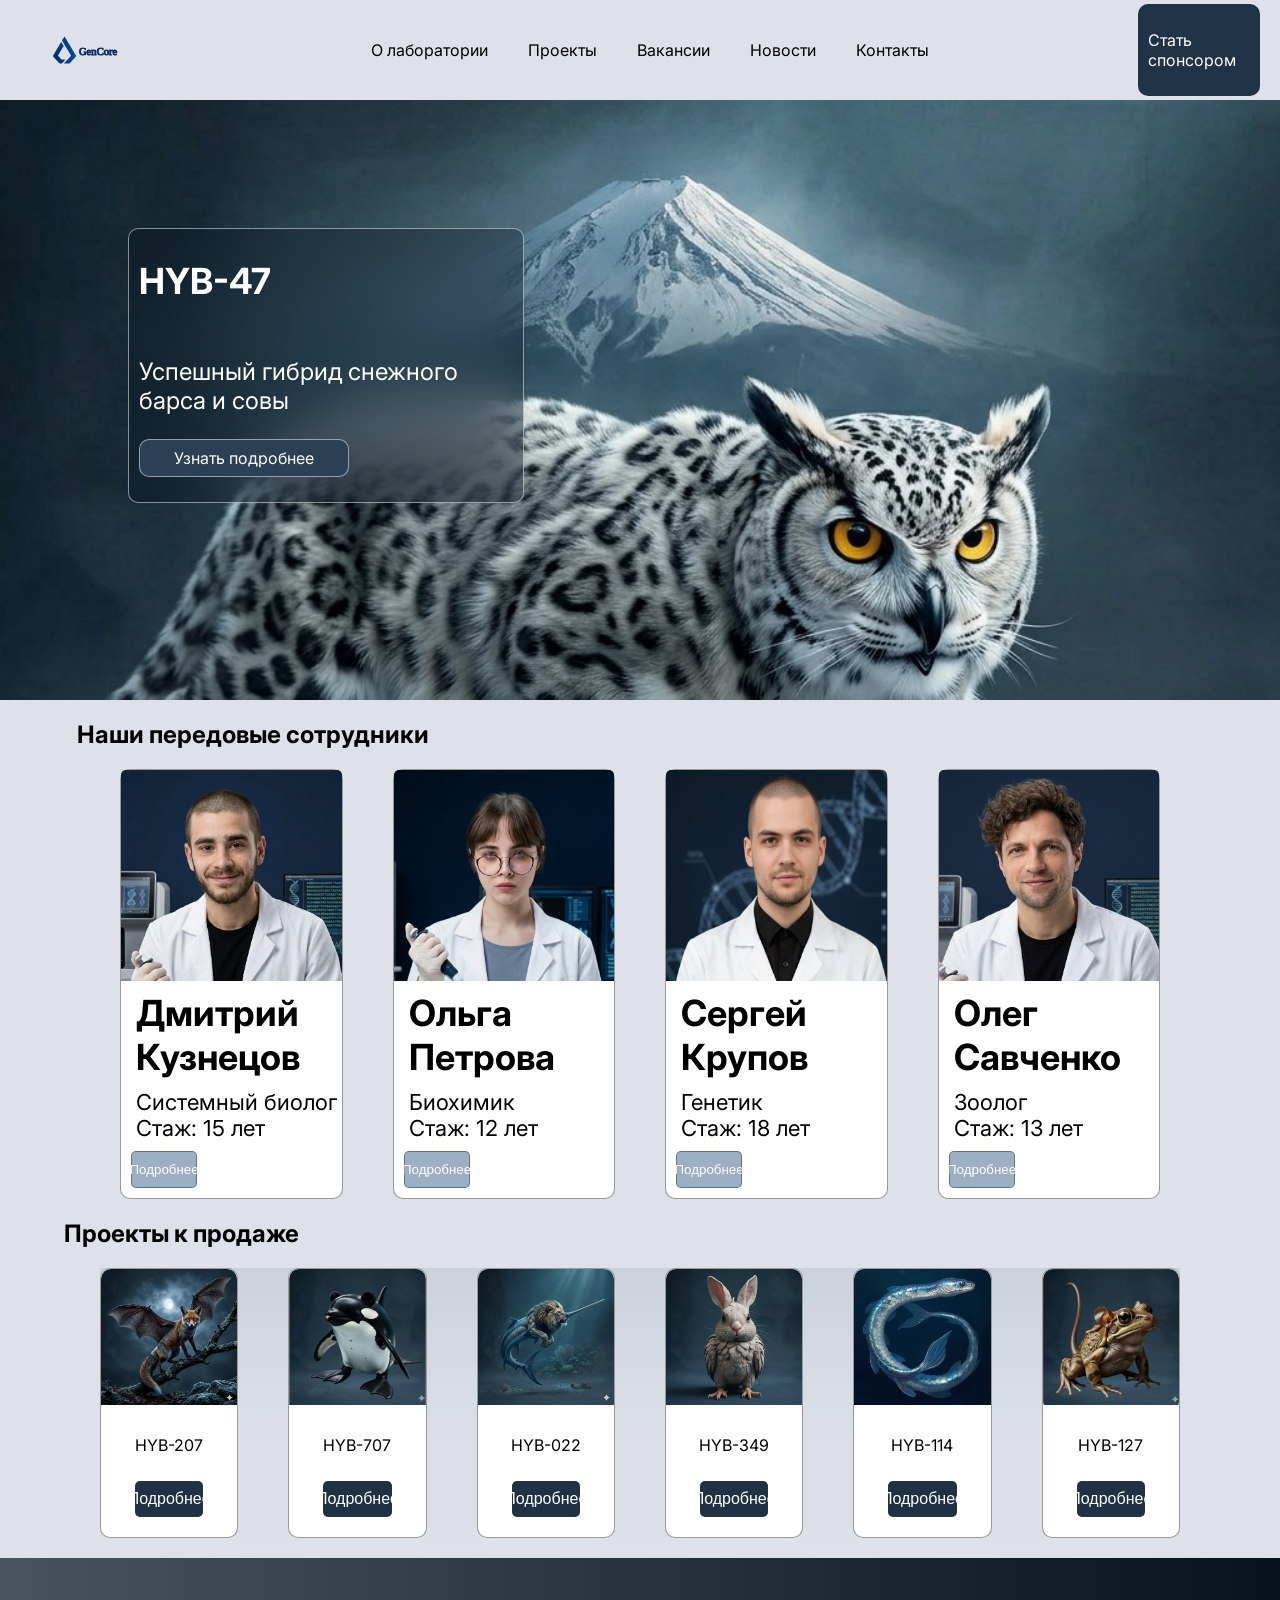
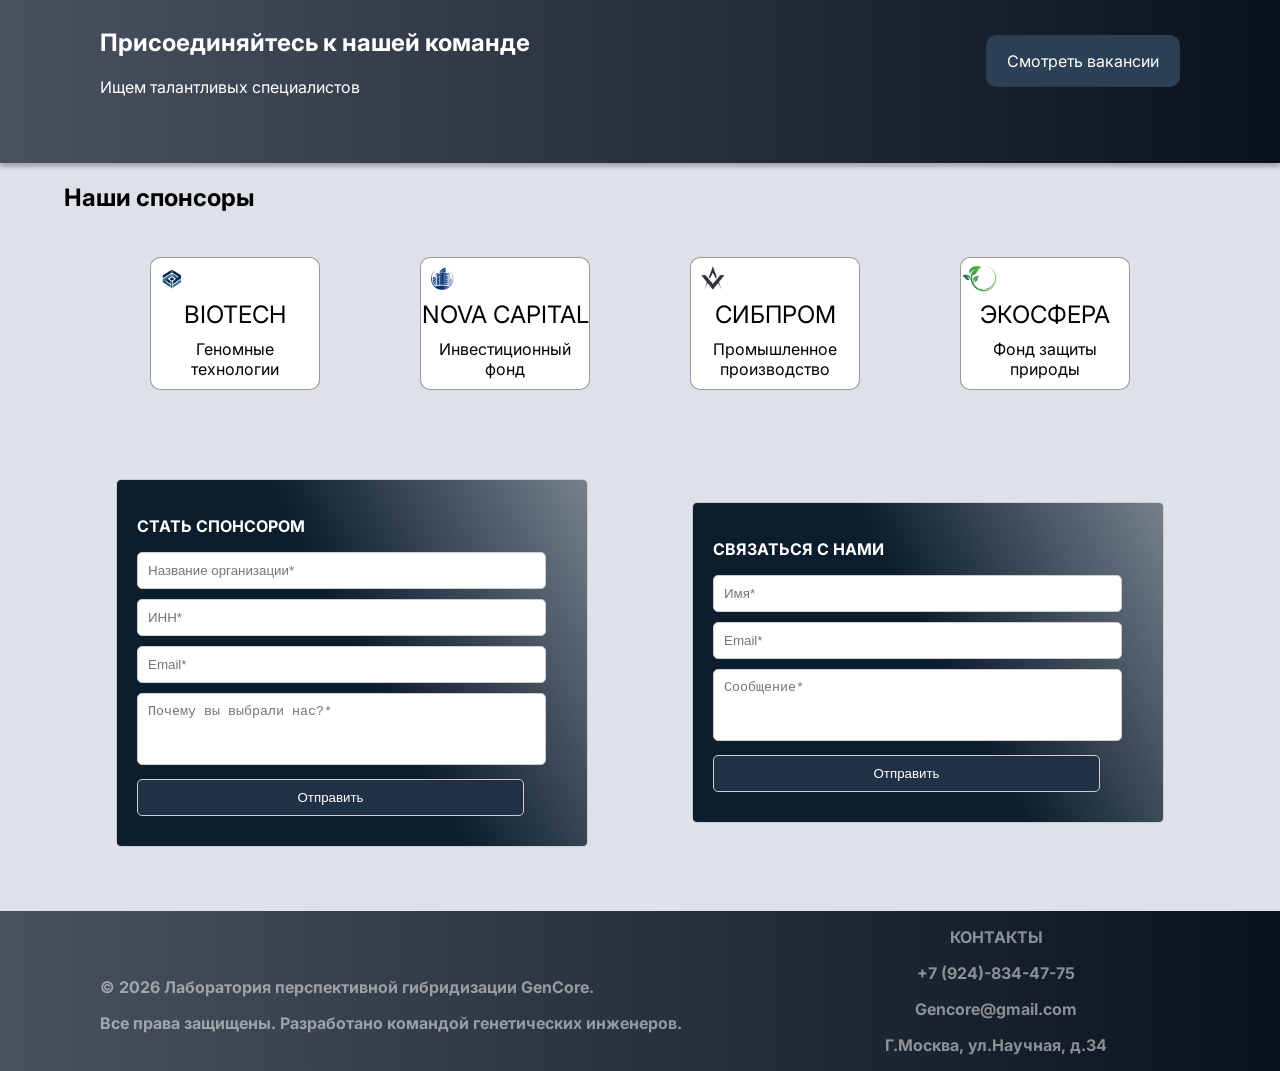
==== commit e6b04c48: "Исправлены многие недочёты" ====
--- a/index.html
+++ b/index.html
@@ -20,7 +20,7 @@
                         <li><a href="index.html">О лаборатории</a></li>
                         <li><a href="projects.html">Проекты</a></li>
                         <li><a href="vacancies.html">Вакансии</a></li>
-                        <li><a href="#">Новости</a></li>
+                        <li><a href="detail-hybrid.html">Новости</a></li>
                         <li><a href="#">Контакты</a></li>
                     </ul>
                 </nav>
@@ -38,7 +38,7 @@
                     <h1>HYB-47</h1>
                     <p>Успешный гибрид снежного барса и совы</p>
                     <div class="button-main-hydrid">
-                        <a href="#">Узнать подробнее</a>
+                        <a href="detail-hybrid.html">Узнать подробнее</a>
                     </div>
                 </div>
             </section>
@@ -82,66 +82,68 @@
                     </div>
                 </div>
             </section>
-            <h2>Проекты к продаже</h2>
-            <section class="hybrids">
-                <div class="hybrid-block">
-                    <img src="images/HYB-207.jpg" alt="HYB-207" />
-                    <p>HYB-207</p>
-                    <button href="#">Подробнее</button>
-                </div>
-                <div class="hybrid-block">
-                    <img src="images/HYB-707.png" alt="HYB-707" />
-                    <p>HYB-707</p>
-                    <button href="#">Подробнее</button>
-                </div>
-                <div class="hybrid-block">
-                    <img src="images/HYB-022.jpg" alt="HYB-022" />
-                    <p>HYB-022</p>
-                    <button href="#">Подробнее</button>
-                </div>
-                <div class="hybrid-block">
-                    <img src="images/HYB-349.jpg" alt="HYB-349" />
-                    <p>HYB-349</p>
-                    <button href="#">Подробнее</button>
-                </div>
-                <div class="hybrid-block">
-                    <img src="images/HYB-114.jpg" alt="HYB-114" />
-                    <p>HYB-114</p>
-                    <button href="#">Подробнее</button>
-                </div>
-                <div class="hybrid-block">
-                    <img src="images/HYB-127.png" alt="HYB-127" />
-                    <p>HYB-127</p>
-                    <button href="#">Подробнее</button>
+            <section class="hybrids-sec">
+                <h2 class = "our_hybrids">Проекты к продаже</h2>
+                <div class="hybrids">
+                    <div class="hybrid-block">
+                        <img src="images/HYB-207.jpg" alt="HYB-207" />
+                        <p>HYB-207</p>
+                        <button href="#">Подробнее</button>
+                    </div>
+                    <div class="hybrid-block">
+                        <img src="images/HYB-707.png" alt="HYB-707" />
+                        <p>HYB-707</p>
+                        <button href="#">Подробнее</button>
+                    </div>
+                    <div class="hybrid-block">
+                        <img src="images/HYB-022.jpg" alt="HYB-022" />
+                        <p>HYB-022</p>
+                        <button href="#">Подробнее</button>
+                    </div>
+                    <div class="hybrid-block">
+                        <img src="images/HYB-349.jpg" alt="HYB-349" />
+                        <p>HYB-349</p>
+                        <button href="#">Подробнее</button>
+                    </div>
+                    <div class="hybrid-block">
+                        <img src="images/HYB-114.jpg" alt="HYB-114" />
+                        <p>HYB-114</p>
+                        <button href="#">Подробнее</button>
+                    </div>
+                    <div class="hybrid-block">
+                        <img src="images/HYB-127.png" alt="HYB-127" />
+                        <p>HYB-127</p>
+                        <button href="#">Подробнее</button>
+                    </div>
                 </div>
             </section>
             <section class="command">
                 <div class="command-text">
-                    <h3>Присоединяйтесь к нашей команде</h3>
+                    <h2>Присоединяйтесь к нашей команде</h2>
                     <p>Ищем талантливых специалистов</p>
                 </div>
-                <a href="#">Смотреть вакансии</a>
+                <a href="vacancies.html">Смотреть вакансии</a>
             </section>
-            <h2>Наши спонсоры</h2>
+            <h2 class="our_sponsors">Наши спонсоры</h2>
             <section class="sponsors">
                 <div class="sponsor-block">
                     <span><img src="images/Biotech_logo.png" alt="Biotech logo"></span>
-                    <p>BIOTECH</p>
+                    <p class="org-p">BIOTECH</p>
                     <p>Геномные технологии</p>
                 </div>
                 <div class="sponsor-block">
                     <span><img src="images/Nova_Capital_logo.png" alt="Nova Capital logo"></span>
-                    <p>NOVA CAPITAL</p>
+                    <p class="org-p">NOVA CAPITAL</p>
                     <p>Инвестиционный фонд</p>
                 </div>
                 <div class="sponsor-block">
                     <span><img src="images/Sibprom_logo.png" alt="Sibprom logo"/></span>
-                    <p>СИБПРОМ</p>
+                    <p class="org-p">СИБПРОМ</p>
                     <p>Промышленное производство</p>
                 </div>
                 <div class="sponsor-block">
                     <span><img src="images/Echosphera_logo.png" alt="Echosphera logo"></span>
-                    <p>ЭКОСФЕРА</p>
+                    <p class="org-p">ЭКОСФЕРА</p>
                     <p>Фонд защиты природы</p>
                 </div>
             </section>
--- a/style.css
+++ b/style.css
@@ -4,9 +4,6 @@
 }
 body {
     margin: 0;
-}
-h2 {
-    padding-left: 125px;
 }
 .main_menu {
     margin: 20px 0px 20px 20px;
@@ -113,17 +110,19 @@
     color: #ffffff;
     text-decoration: none;
 }
+.employees {
+    background-color: #DEE1EA;
+}
 .group_employees {
     margin: 20px 20px;
     padding-left: 100px;
     padding-right: 100px;
     display: flex;
     flex-direction: row;
-    gap: 10px;
-}
-.our-employees {
-    font-size: 48px;
-    text-align: center;
+    gap: 50px;
+}
+.our_employees h2 {
+    margin-left: 6%;
 }
 .eblock {
     background: white;
@@ -131,8 +130,7 @@
     display: flex;
     justify-content: start;
     flex-direction: column;
-    margin-right: 10px;
-    border: 1px soild black;
+    border: 1px solid #3A323280;
 }
 .eblock b {
     font-size: 36px;
@@ -142,7 +140,7 @@
 .eblock p {
     margin-top: 0;
     font-size: 22px;
-    margin: 0px 0px 30px 15px;
+    margin: 0px 0px 10px 15px;
 }
 .eblock img {
     width: 100%;
@@ -165,6 +163,9 @@
 .sponsors-sec {
     background-color: #e6e9f0;
 }
+.our_sponsors {
+    margin-left: 5%;
+}
 .sponsors {
     display: flex;
     justify-content: space-around;
@@ -177,10 +178,11 @@
     text-align: center;
     background-color: white;
     border-radius: 10px;
+    border: 1px solid #3A323280;
 }
 .sponsor-block img {
-    width: 20%;
-    height: 20%;
+    width: 25%;
+    height: 25%;
     display: flex;
     align-items: left;
 }
@@ -192,18 +194,30 @@
     margin: 0;
     padding-bottom: 10px;
 }
+.org-p {
+    font-size: 24px;
+    font-weight: 400;
+}
+.our_hybrids {
+    margin-left: 5%;
+}
+.hydrids-sec {
+    background: #F4F7FC;
+}
 .hybrids {
     margin: 20px 100px;
     display: flex;
     flex-direction: row;
-    gap: 10px;
+    gap: 50px;    
+    background: linear-gradient(180deg, #CBD2DC 0%, rgba(203, 210, 220, 0.1) 63.28%);
 }
 .hybrid-block {
     background: white;
     position: relative;
     border-radius: 10px;
     flex: 1 0 0;
-    padding-bottom: 10px;
+    padding-bottom: 20px;
+    border: 1px solid #3A323280;
 }
 .hybrid-block p {
     text-align: center;
@@ -216,14 +230,16 @@
     border: 10px soild black;
 }
 .hybrid-block button {
+    width: 50%;
+    font-size: 16px;
     display: flex;
     flex-direction: column;
     justify-content: center;
     align-items: center;
-    padding: 4px 8px;
+    padding: 8px;
     background: #203145;
     border: 1px solid rgba(58, 50, 50, 0.5);
-    border-radius: 10px;
+    border-radius: 5px;
     color: #ffffff;
     text-decoration: none;
     margin: auto;
@@ -310,11 +326,12 @@
     margin-top: 50px;
     width: 50%;
 }
+.contact-block {
+    margin-left: 5%;
+    text-align: center;
+    width: 30%;
+}
 /* Блок с гибридами */
-.contact-block {
-    margin-left: 5%;
-    width: 30%;
-}
 .home-hybrids {
     margin: 20px 100px;
     display: flex;
@@ -326,12 +343,12 @@
     position: relative;
     border-radius: 10px;
     flex: 1 0 0;
+    border: 2px solid #000000B2;
 }
 .home-block img {
     width: 100%;
     height: auto;
     border-radius: 10px 10px 0px 0px;
-    border: 10px soild black;
 }
 .home-hybrids h2 {
     text-align: center;
@@ -355,12 +372,12 @@
     position: relative;
     border-radius: 10px;
     flex: 1 0 0;
+    border: 2px solid #000000B2;
 }
 .wild-block img {
     width: 100%;
     height: auto;
     border-radius: 10px 10px 0px 0px;
-    border: 10px soild black;
 }
 .wild-hybrids h2 {
     text-align: center;
@@ -371,7 +388,7 @@
     font-size: 20px;
 }
 .our-projects {
-    padding-left: 10%;
+    padding-left: 5%;
 }
 .projects-header {
     text-align: center;
@@ -381,6 +398,9 @@
     margin-right: 10px;
 }
 /* Блок с вакансиями */
+.vacancies {
+    margin-left: 5%;
+}
 .vacancies-h1 {
     margin-left: 5%;
 }
@@ -397,7 +417,7 @@
   position: relative;
   display: block;
   max-width: 650px;
-  margin: 0 auto 10px;
+  margin: 0 25px 10px;
   background: #3C5065;
   color: #ffffff;
   border-radius: 5px;
@@ -439,7 +459,6 @@
   font-size: 20px;
   cursor: pointer;
   list-style: none;
-  font-weight: 700;
   transition: .3s;
 }
 
@@ -458,4 +477,41 @@
 }
 .details_content p:first-child {
   margin-top: 0;
+}
+/* Блок с главным гибридом */
+.about-project {
+    width: 50%;
+    margin-left: 5%;
+    font-size: 24px;
+}
+.about-project a {
+    width: 25%;
+    display: flex;
+    flex-direction: row;
+    justify-content: center;
+    align-items: center;
+    padding: 10px 10px;
+    gap: 20px;
+    background: #2b4055;
+    border: 1px solid rgba(58, 50, 50, 0.5);
+    border-radius: 10px;
+    text-decoration: none;
+    color: #ffffff;
+}
+.features {
+    width: 50%;
+    margin-left: 5%;
+    font-size: 24px;
+}
+.detail-hybrid-images {
+    display: flex;
+    flex-wrap: wrap;
+    gap: 10px; 
+    justify-content: center;
+    align-items: center;
+}
+.detail-hybrid-images img {
+    width: 25%; 
+    min-width: 100px;
+    object-fit: cover;
 }
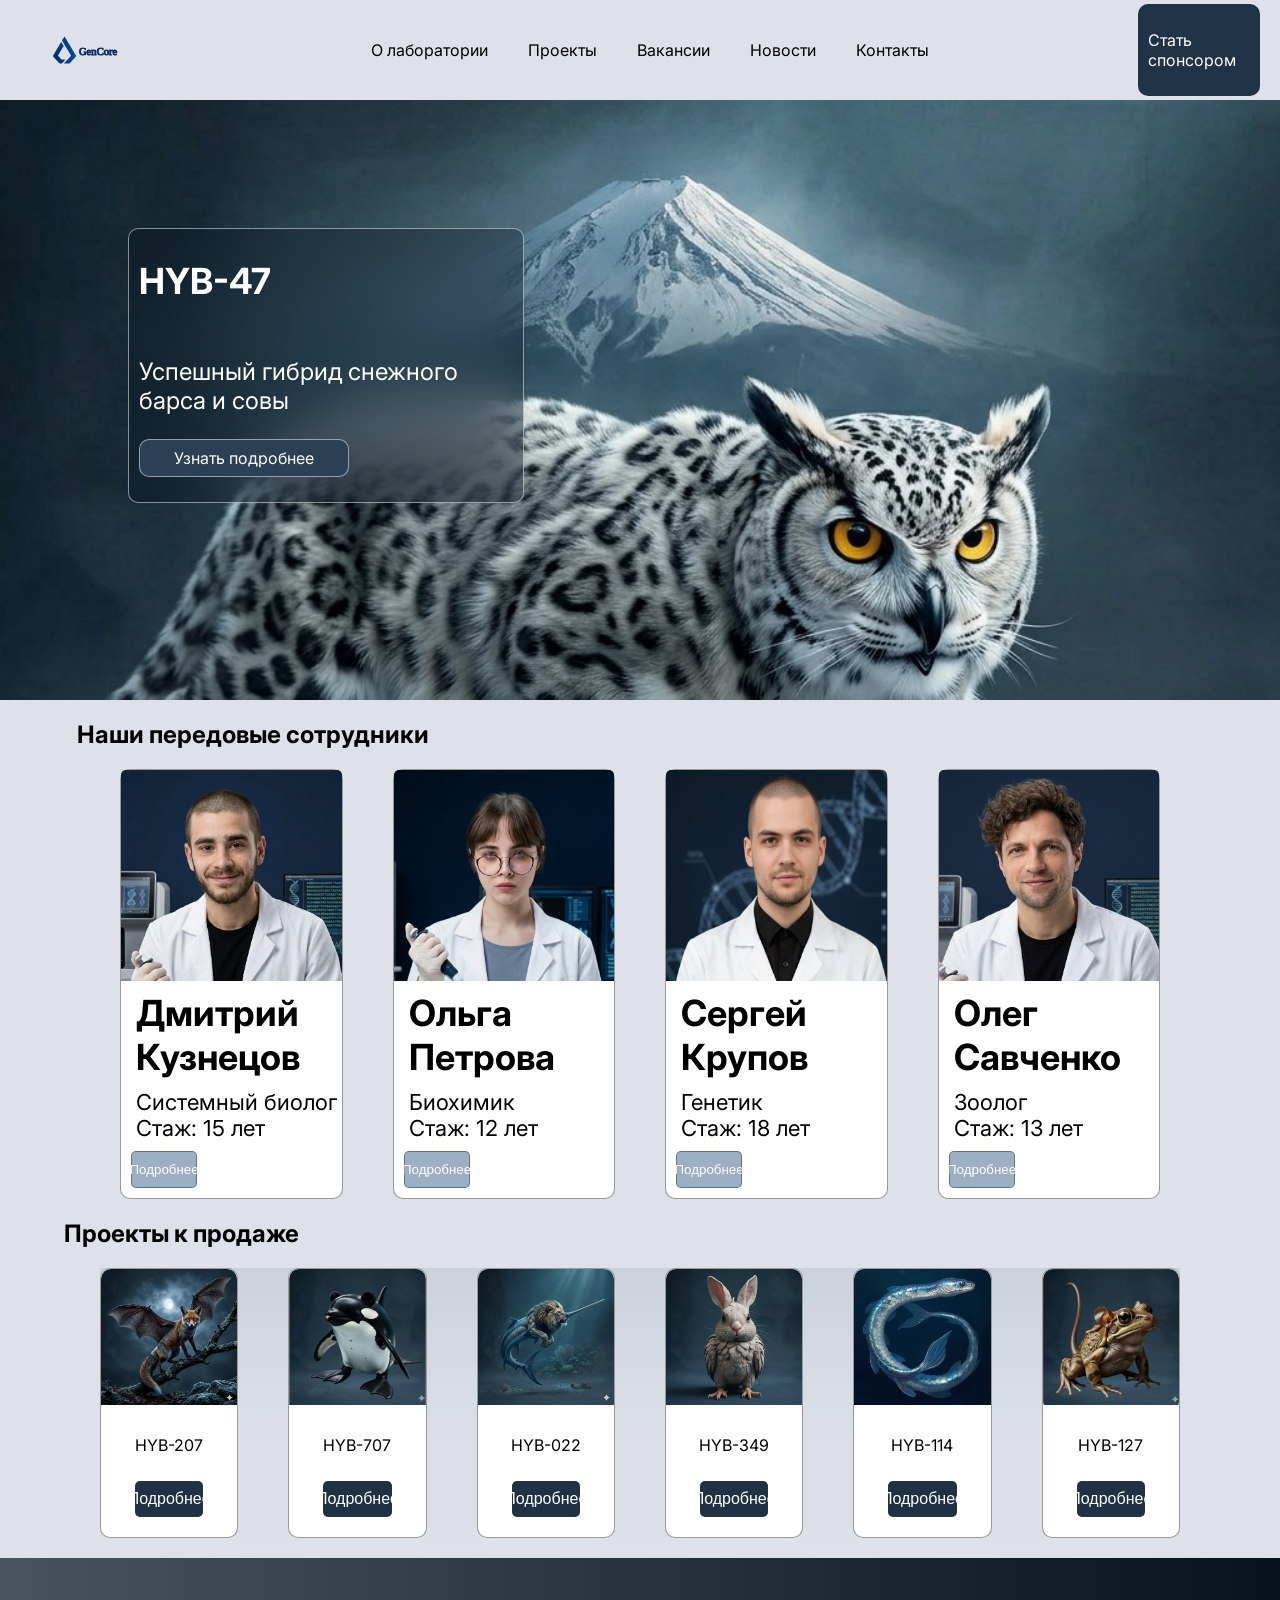
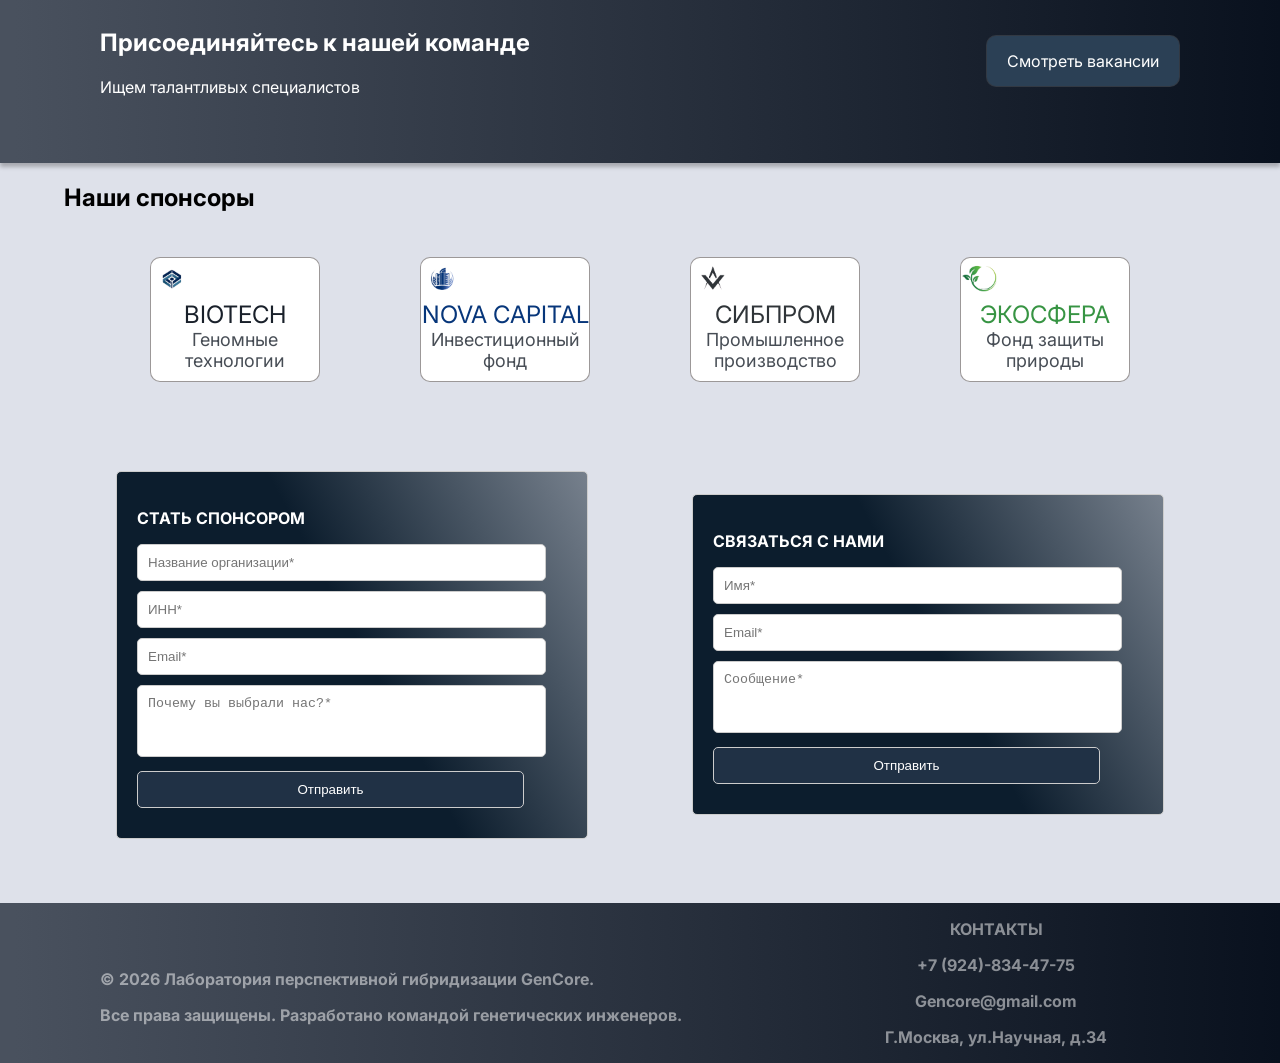
==== commit e8b821a6: "Внесены исправления, начата работа над адаптацией" ====
--- a/index.html
+++ b/index.html
@@ -128,23 +128,23 @@
             <section class="sponsors">
                 <div class="sponsor-block">
                     <span><img src="images/Biotech_logo.png" alt="Biotech logo"></span>
-                    <p class="org-p">BIOTECH</p>
-                    <p>Геномные технологии</p>
+                    <p class="org-p-bio">BIOTECH</p>
+                    <p class="org-text">Геномные технологии</p>
                 </div>
                 <div class="sponsor-block">
                     <span><img src="images/Nova_Capital_logo.png" alt="Nova Capital logo"></span>
-                    <p class="org-p">NOVA CAPITAL</p>
-                    <p>Инвестиционный фонд</p>
+                    <p class="org-p-nova">NOVA CAPITAL</p>
+                    <p class="org-text">Инвестиционный фонд</p>
                 </div>
                 <div class="sponsor-block">
                     <span><img src="images/Sibprom_logo.png" alt="Sibprom logo"/></span>
-                    <p class="org-p">СИБПРОМ</p>
-                    <p>Промышленное производство</p>
+                    <p class="org-p-sib">СИБПРОМ</p>
+                    <p class="org-text">Промышленное производство</p>
                 </div>
                 <div class="sponsor-block">
                     <span><img src="images/Echosphera_logo.png" alt="Echosphera logo"></span>
-                    <p class="org-p">ЭКОСФЕРА</p>
-                    <p>Фонд защиты природы</p>
+                    <p class="org-p-eco">ЭКОСФЕРА</p>
+                    <p class="org-text">Фонд защиты природы</p>
                 </div>
             </section>
             <section class="forms" id="forms">
--- a/style.css
+++ b/style.css
@@ -190,13 +190,35 @@
     display: flex;
     flex-direction: row;
 }
-.sponsor-block p {
+.org-text {
+    color: #19202ACC;
     margin: 0;
     padding-bottom: 10px;
-}
-.org-p {
+    font-size: 18px;
+}
+.org-p-bio {
+    color: #19202A;
     font-size: 24px;
     font-weight: 400;
+    margin: 0;
+}
+.org-p-nova {
+    color: #07367A;
+    font-size: 24px;
+    font-weight: 400;
+    margin: 0;
+}
+.org-p-sib {
+    color: #2F3438;
+    font-size: 24px;
+    font-weight: 400;
+    margin: 0;
+}
+.org-p-eco {
+    color: #379443;
+    font-size: 24px;
+    font-weight: 400;
+    margin: 0;
 }
 .our_hybrids {
     margin-left: 5%;
@@ -331,6 +353,22 @@
     text-align: center;
     width: 30%;
 }
+@media (max-width: 480px) {
+    .group_employees {
+        margin: 20px 20px;
+        padding-left: 100px;
+        padding-right: 100px;
+        display: flex;
+        flex-direction: column;
+        gap: 50px;
+    }
+    .forms {
+        display: flex;
+        flex-direction: column;
+        align-items: center;
+        margin: 5%;
+    }
+}
 /* Блок с гибридами */
 .home-hybrids {
     margin: 20px 100px;
@@ -417,7 +455,7 @@
   position: relative;
   display: block;
   max-width: 650px;
-  margin: 0 25px 10px;
+  margin: 0 20px 0px 0px;
   background: #3C5065;
   color: #ffffff;
   border-radius: 5px;
@@ -456,7 +494,7 @@
   background: #2B4055;
   border-radius: 5px;
   padding: 12px 24px;
-  font-size: 20px;
+  font-size: 18px;
   cursor: pointer;
   list-style: none;
   transition: .3s;
@@ -478,9 +516,15 @@
 .details_content p:first-child {
   margin-top: 0;
 }
+@media (max-width: 480px) {
+    .vacancies-blocks {
+        display: flex;
+        flex-direction: column;
+    }
+}
 /* Блок с главным гибридом */
 .about-project {
-    width: 50%;
+    display: flex;
     margin-left: 5%;
     font-size: 24px;
 }
@@ -498,20 +542,45 @@
     text-decoration: none;
     color: #ffffff;
 }
+.about-project-text {
+    width: 60%;
+    font-size: 24px;
+}
 .features {
-    width: 50%;
-    margin-left: 5%;
-    font-size: 24px;
+    display: flex;
+    margin-left: 5%;
+    font-size: 24px;
+}
+.features-text {
+    width: 60%;
+}
+.features-img {
+    width: 40%;
+}
+.features-img img {
+    width: 75%;
+    display: block;
+    margin: auto;
+    border-radius: 10px; 
+    object-fit: cover;
 }
 .detail-hybrid-images {
     display: flex;
     flex-wrap: wrap;
-    gap: 10px; 
-    justify-content: center;
-    align-items: center;
-}
-.detail-hybrid-images img {
-    width: 25%; 
-    min-width: 100px;
+    gap: 20px;
+    max-width: 800px;
+    margin: 0 auto;
+}
+.detail-hybrid-image {
+    flex: 0 0 calc(50% - 10px);
+    overflow: hidden;
+    border-radius: 8px;
+    box-shadow: 0 4px 8px rgba(0, 0, 0, 0.1);
+}
+.detail-hybrid-image img {
+    width: 100%;
+    height: 300px;
     object-fit: cover;
+    display: block;
+    transition: transform 0.3s ease;
 }
